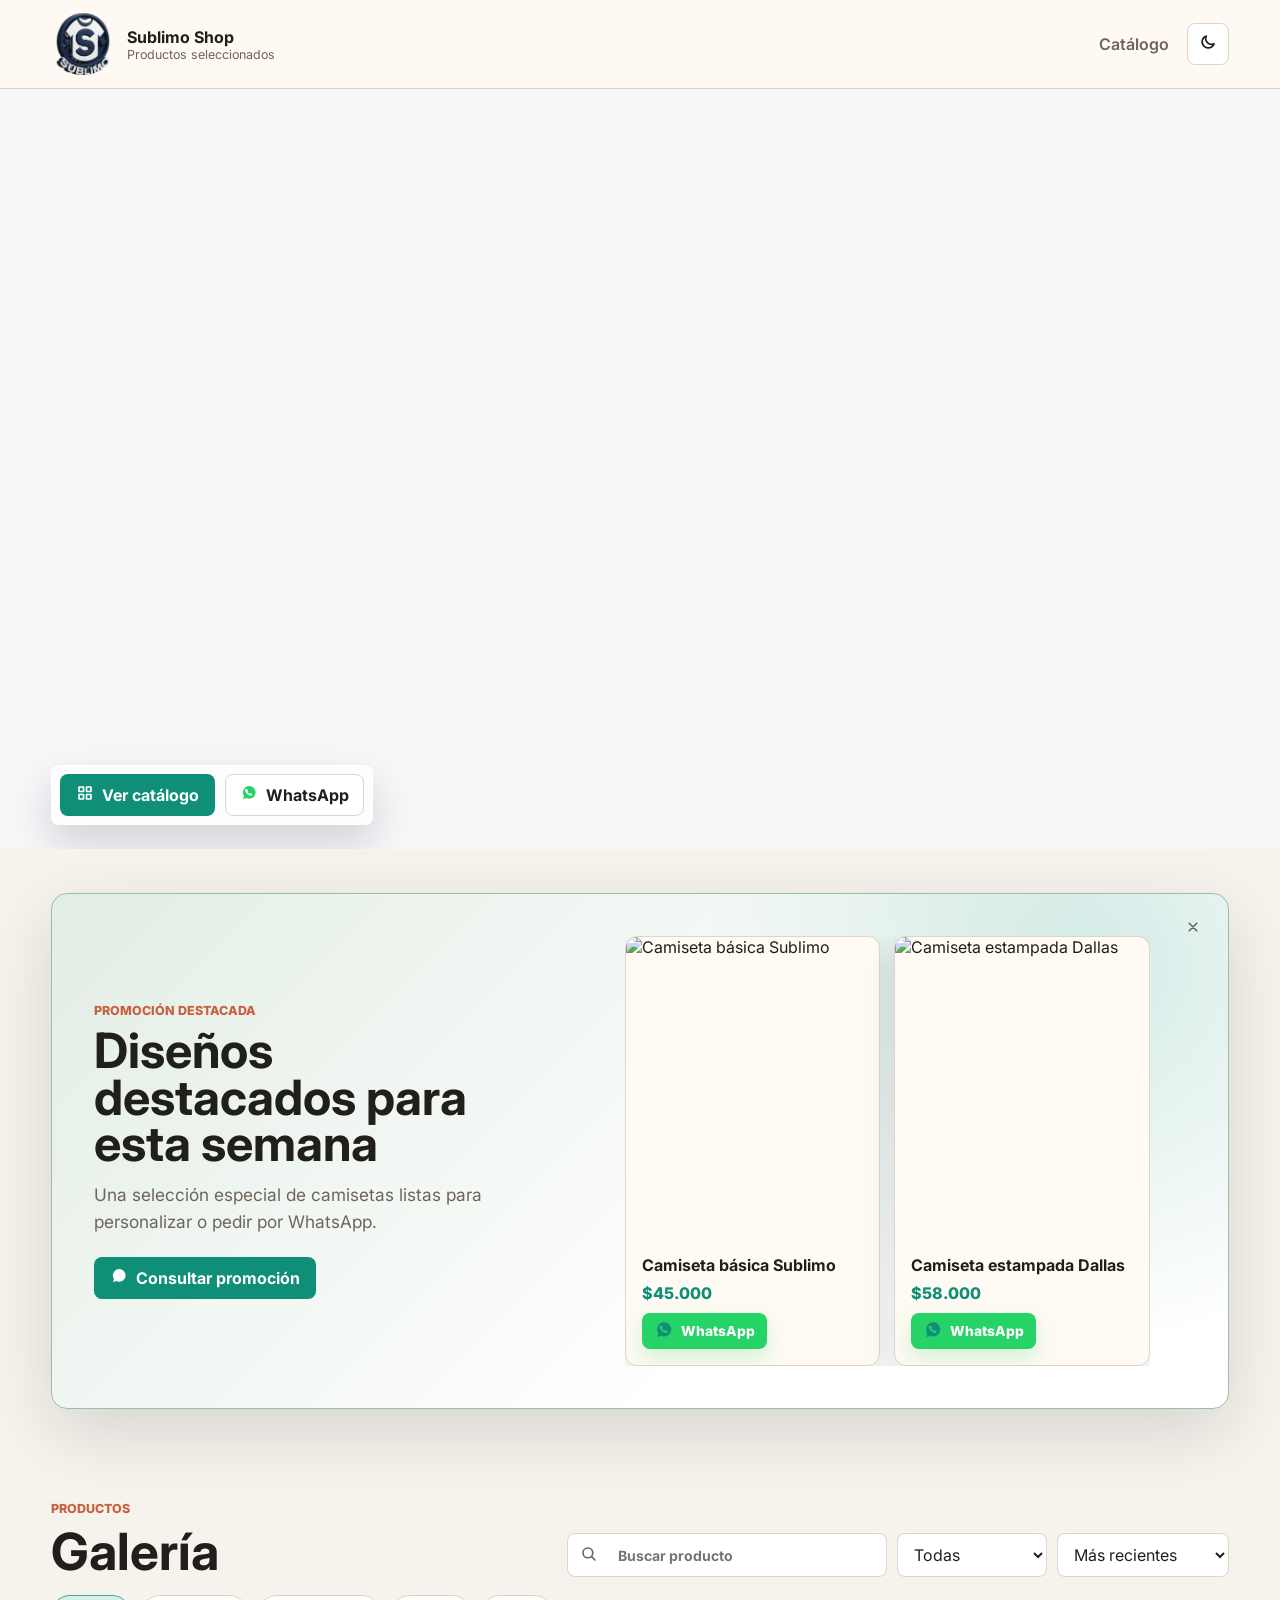
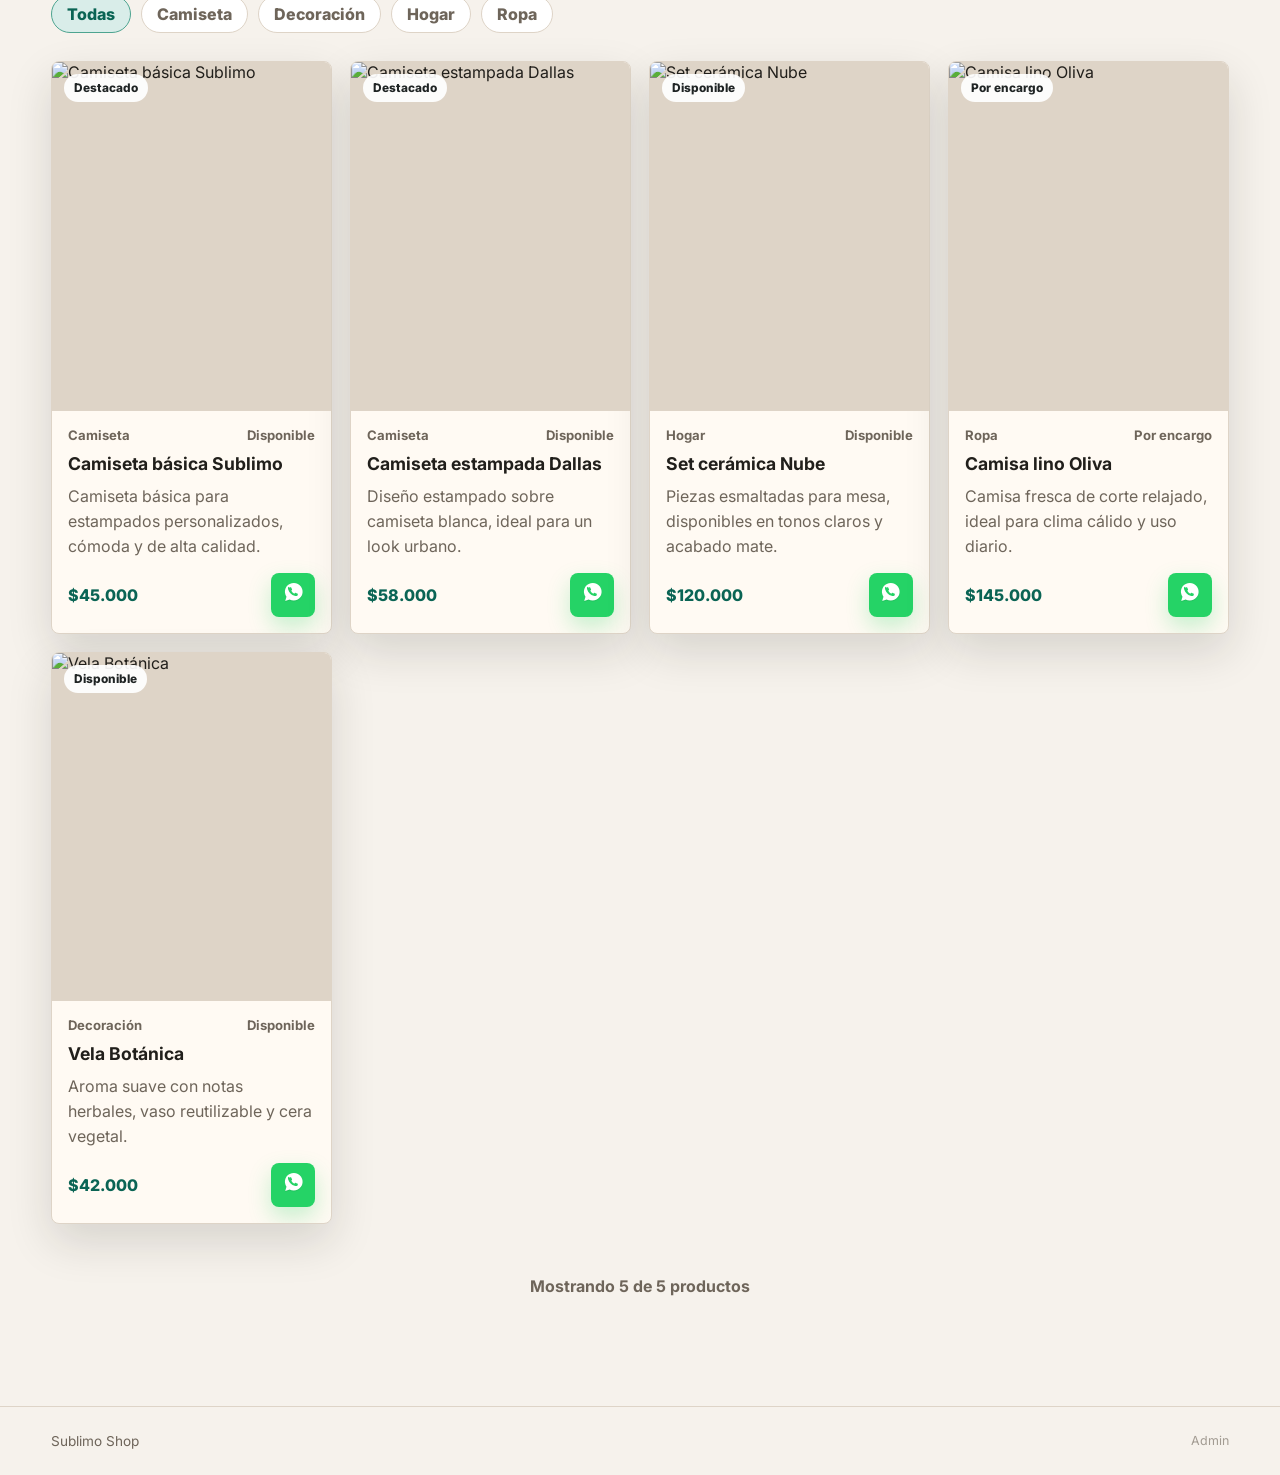
==== index.html @ e7fd159b "Add files via upload" ====
﻿<!doctype html>
<html lang="es">
  <head>
    <meta charset="utf-8" />
    <meta name="viewport" content="width=device-width, initial-scale=1" />
    <title>Sublimo Shop</title>
    <link rel="preconnect" href="https://fonts.googleapis.com" />
    <link rel="preconnect" href="https://fonts.gstatic.com" crossorigin />
    <link href="https://fonts.googleapis.com/css2?family=Inter:wght@400;500;600;700;800&display=swap" rel="stylesheet" />
    <link rel="stylesheet" href="styles.css" />
  </head>
  <body>
    <header class="topbar">
      <a class="brand" href="#inicio" aria-label="Ir al inicio">
        <span class="brand-mark">
          <img src="./sublimo-logo.png" alt="" />
        </span>
        <span>
          <strong id="storeNameLabel">Sublimo Shop</strong>
          <small id="storeTaglineLabel">Productos seleccionados</small>
        </span>
      </a>

      <nav class="desktop-nav" aria-label="Navegacion principal">
        <a href="#catalogo">Cat&aacute;logo</a>
      </nav>

      <div class="top-actions">
        <button class="icon-button" id="themeToggle" type="button" aria-label="Cambiar tema" title="Cambiar tema">
          <span data-icon="moon"></span>
        </button>
      </div>
    </header>

    <main>
      <section class="hero hero-banner" id="inicio" aria-label="Portada">
        <div class="hero-media">
          <picture>
            <source media="(max-width: 720px)" srcset="./hero-sublimo-mobile.png" />
            <img src="./hero-sublimo.png" alt="Banner de Sublimo con camisetas personalizadas" />
          </picture>
        </div>
        <div class="hero-content">
          <p class="eyebrow">Cat&aacute;logo visual</p>
          <h1 id="heroTitle">Sublimo Shop</h1>
          <p id="heroCopy">Explora productos, revisa detalles y consulta disponibilidad por WhatsApp.</p>
          <div class="hero-actions">
            <a class="primary-link" href="#catalogo">
              <span data-icon="grid"></span>
              Ver cat&aacute;logo
            </a>
            <button class="secondary-link" id="heroWhatsapp" type="button">
              <span data-icon="message-circle"></span>
              WhatsApp
            </button>
          </div>
        </div>
      </section>

      <section class="promo-banner" id="promoBanner" aria-label="Promoci&oacute;n destacada" hidden>
        <button class="promo-close" id="promoClose" type="button" aria-label="Cerrar promoci&oacute;n" title="Cerrar">
          <span data-icon="x"></span>
        </button>
        <div class="promo-copy">
          <p class="eyebrow">Promoci&oacute;n destacada</p>
          <h2>Dise&ntilde;os destacados para esta semana</h2>
          <p>Una selecci&oacute;n especial de camisetas listas para personalizar o pedir por WhatsApp.</p>
          <a class="primary-link" id="promoWhatsapp" href="#" target="_blank" rel="noopener">
            <span data-icon="message-circle"></span>
            Consultar promoci&oacute;n
          </a>
        </div>
        <div class="promo-carousel" aria-label="Productos destacados">
          <button class="carousel-button carousel-prev" id="promoPrev" type="button" aria-label="Ver destacados anteriores">
            <span data-icon="chevron-left"></span>
          </button>
          <div class="promo-products" id="promoProducts"></div>
          <button class="carousel-button carousel-next" id="promoNext" type="button" aria-label="Ver m&aacute;s destacados">
            <span data-icon="chevron-right"></span>
          </button>
        </div>
      </section>

      <section class="catalog-section" id="catalogo">
        <div class="section-heading">
          <div>
            <p class="eyebrow">Productos</p>
            <h2>Galer&iacute;a</h2>
          </div>
          <div class="catalog-tools">
            <label class="search-box">
              <span data-icon="search"></span>
              <input id="searchInput" type="search" placeholder="Buscar producto" autocomplete="off" />
            </label>
            <select id="categoryFilter" aria-label="Filtrar por categor&iacute;a">
              <option value="all">Todas</option>
            </select>
            <select id="sortFilter" aria-label="Ordenar productos">
              <option value="recent">M&aacute;s recientes</option>
              <option value="featured">Destacados</option>
              <option value="price-asc">Menor precio</option>
              <option value="price-desc">Mayor precio</option>
              <option value="name">Nombre A-Z</option>
            </select>
          </div>
        </div>

        <div class="category-chips" id="categoryChips" aria-label="Categor&iacute;as r&aacute;pidas"></div>
        <div class="product-grid" id="productGrid" aria-live="polite"></div>
        <p class="empty-state" id="emptyState" hidden>No hay productos para mostrar.</p>
        <div class="load-more-row">
          <p id="resultCount" aria-live="polite"></p>
          <button class="primary-button load-more-button" id="loadMoreButton" type="button" hidden>
            Ver m&aacute;s productos
          </button>
        </div>
      </section>

    </main>

    <footer class="site-footer">
      <span id="footerStoreName">Sublimo Shop</span>
      <a class="admin-footer-link" href="admin.html">Admin</a>
    </footer>

    <div class="quick-view" id="quickView" hidden>
      <div class="quick-view-backdrop" data-close-quick-view></div>
      <section class="quick-view-panel" role="dialog" aria-modal="true" aria-labelledby="quickViewTitle">
        <button class="quick-view-close" type="button" aria-label="Cerrar vista r&aacute;pida" data-close-quick-view>
          <span data-icon="x"></span>
        </button>
        <div class="quick-view-media">
          <img id="quickViewImage" src="" alt="" />
        </div>
        <div class="quick-view-content">
          <div class="quick-view-meta">
            <span id="quickViewCategory"></span>
            <span id="quickViewStatus"></span>
          </div>
          <h2 id="quickViewTitle"></h2>
          <p id="quickViewDescription"></p>
          <strong id="quickViewPrice"></strong>
          <a class="primary-link quick-view-whatsapp" id="quickViewWhatsapp" href="#" target="_blank" rel="noopener">
            <span data-icon="message-circle"></span>
            Consultar por WhatsApp
          </a>
        </div>
      </section>
    </div>

    <div class="toast" id="toast" role="status" aria-live="polite"></div>

    <script src="https://unpkg.com/@supabase/supabase-js@2"></script>
    <script src="supabase-config.js"></script>
    <script src="app-public.js"></script>
  </body>
</html>
---- styles.css ----
:root {
  color-scheme: light;
  --bg: #f6f2ec;
  --panel: #fffaf3;
  --panel-strong: #ffffff;
  --text: #211f1b;
  --muted: #6e655a;
  --line: #ded4c7;
  --accent: #0f8f78;
  --accent-dark: #0a6454;
  --terracotta: #c85f3d;
  --ink: #182225;
  --shadow: 0 18px 45px rgba(31, 28, 24, 0.14);
  --radius: 8px;
}

:root.dark {
  color-scheme: dark;
  --bg: #121517;
  --panel: #1a1f21;
  --panel-strong: #22282a;
  --text: #f4efe7;
  --muted: #b8afa3;
  --line: #343b3d;
  --accent: #24bea1;
  --accent-dark: #79e4d1;
  --terracotta: #f08a62;
  --ink: #f4efe7;
  --shadow: 0 18px 45px rgba(0, 0, 0, 0.32);
}

* {
  box-sizing: border-box;
}

[hidden] {
  display: none !important;
}

html {
  scroll-behavior: smooth;
}

body {
  margin: 0;
  background: var(--bg);
  color: var(--text);
  font-family: Inter, system-ui, -apple-system, BlinkMacSystemFont, "Segoe UI", sans-serif;
}

button,
input,
select,
textarea {
  font: inherit;
}

button,
a {
  -webkit-tap-highlight-color: transparent;
}

a {
  color: inherit;
  text-decoration: none;
}

img {
  display: block;
  max-width: 100%;
}

.topbar {
  position: sticky;
  top: 0;
  z-index: 20;
  display: flex;
  align-items: center;
  justify-content: flex-start;
  gap: 18px;
  min-height: 76px;
  padding: 12px clamp(18px, 4vw, 54px);
  background: color-mix(in srgb, var(--panel) 88%, transparent);
  border-bottom: 1px solid var(--line);
  backdrop-filter: blur(18px);
}

.brand {
  display: inline-flex;
  align-items: center;
  gap: 12px;
  min-width: 0;
}

.brand-mark {
  display: grid;
  width: 64px;
  height: 64px;
  flex: 0 0 auto;
  place-items: center;
  border-radius: 0;
  overflow: hidden;
  background: transparent;
  color: var(--ink);
  font-weight: 800;
  border: 0;
}

.brand-mark img {
  width: 62px;
  height: 62px;
  object-fit: contain;
}

.brand strong,
.brand small {
  display: block;
  overflow: hidden;
  text-overflow: ellipsis;
  white-space: nowrap;
}

.brand small {
  max-width: 32ch;
  color: var(--muted);
  font-size: 0.78rem;
}

.desktop-nav {
  display: flex;
  gap: 22px;
  margin-left: auto;
  color: var(--muted);
  font-weight: 600;
}

.desktop-nav a:hover {
  color: var(--accent-dark);
}

.top-actions,
.hero-actions,
.catalog-tools,
.form-title-row {
  display: flex;
  align-items: center;
  gap: 10px;
}

.catalog-tools {
  flex-wrap: wrap;
  justify-content: flex-end;
}

.catalog-tools select {
  min-width: 150px;
}

.catalog-tools #sortFilter {
  min-width: 172px;
}

.icon-button,
.admin-button,
.primary-button,
.secondary-link,
.primary-link,
.ghost-button,
.danger-button {
  display: inline-flex;
  align-items: center;
  justify-content: center;
  gap: 8px;
  min-height: 42px;
  border: 0;
  border-radius: var(--radius);
  cursor: pointer;
  font-weight: 700;
}

.icon-button {
  width: 42px;
  padding: 0;
  background: var(--panel-strong);
  color: var(--text);
  border: 1px solid var(--line);
}

.admin-button,
.secondary-link,
.ghost-button {
  padding: 0 14px;
  background: var(--panel-strong);
  color: var(--text);
  border: 1px solid var(--line);
}

.primary-button,
.primary-link {
  padding: 0 16px;
  background: var(--accent);
  color: white;
}

.danger-button {
  width: 100%;
  padding: 0 14px;
  background: color-mix(in srgb, var(--terracotta) 14%, transparent);
  color: var(--terracotta);
  border: 1px solid color-mix(in srgb, var(--terracotta) 36%, transparent);
}

.icon-button:disabled,
.danger-button:disabled,
.primary-button:disabled,
.ghost-button:disabled {
  cursor: not-allowed;
  opacity: 0.48;
}

.admin-summary .danger-button {
  width: auto;
  min-width: 150px;
}

.hero {
  position: relative;
  min-height: calc(100vh - 76px);
  display: grid;
  align-items: end;
  overflow: hidden;
  isolation: isolate;
}

.hero::after {
  position: absolute;
  inset: 0;
  z-index: -1;
  content: "";
  background: linear-gradient(90deg, rgba(0, 0, 0, 0.68), rgba(0, 0, 0, 0.18) 58%, rgba(0, 0, 0, 0.02));
}

.hero-media {
  position: absolute;
  inset: 0;
  z-index: -2;
}

.hero-media picture {
  display: block;
  width: 100%;
  height: 100%;
}

.hero-media img {
  width: 100%;
  height: 100%;
  object-fit: cover;
}

.hero-banner {
  min-height: min(760px, calc(100vh - 76px));
  background: #f5f7f9;
}

.hero-banner::after {
  display: none;
}

.hero-banner .hero-media img {
  object-position: center;
}

.hero-banner .hero-content {
  width: auto;
  justify-self: start;
  align-self: end;
  padding: 0 clamp(18px, 4vw, 54px) 24px;
  color: var(--text);
}

.hero-banner .eyebrow,
.hero-banner h1,
.hero-banner .hero-content p {
  display: none;
}

.hero-banner .hero-actions {
  width: max-content;
  max-width: calc(100vw - 36px);
  padding: 8px;
  border: 1px solid rgba(255, 255, 255, 0.65);
  border-radius: var(--radius);
  background: rgba(255, 255, 255, 0.74);
  box-shadow: 0 18px 40px rgba(18, 21, 23, 0.16);
  backdrop-filter: blur(12px);
}

.hero-content {
  width: min(720px, calc(100% - 36px));
  padding: 0 0 clamp(70px, 12vh, 120px) clamp(18px, 6vw, 72px);
  color: white;
}

.eyebrow {
  margin: 0 0 10px;
  color: var(--terracotta);
  font-size: 0.78rem;
  font-weight: 800;
  letter-spacing: 0;
  text-transform: uppercase;
}

.hero .eyebrow {
  color: #ffd3be;
}

h1,
h2,
h3,
p {
  overflow-wrap: anywhere;
}

h1 {
  margin: 0;
  font-size: clamp(2.55rem, 7vw, 5.8rem);
  line-height: 0.98;
  letter-spacing: 0;
}

.hero-content p:not(.eyebrow) {
  max-width: 52ch;
  margin: 18px 0 28px;
  color: rgba(255, 255, 255, 0.9);
  font-size: clamp(1rem, 2vw, 1.2rem);
  line-height: 1.55;
}

.catalog-section,
.admin-section {
  padding: clamp(54px, 8vw, 92px) clamp(18px, 4vw, 54px);
}

.promo-banner {
  position: relative;
  display: grid;
  grid-template-columns: minmax(280px, 0.86fr) minmax(320px, 1.14fr);
  gap: clamp(18px, 4vw, 44px);
  align-items: center;
  margin: clamp(22px, 4vw, 44px) clamp(18px, 4vw, 54px) 0;
  padding: clamp(24px, 4vw, 42px);
  border: 1px solid color-mix(in srgb, var(--accent) 34%, var(--line));
  border-radius: calc(var(--radius) + 8px);
  background:
    radial-gradient(circle at 88% 14%, color-mix(in srgb, var(--accent) 18%, transparent), transparent 34%),
    linear-gradient(135deg, color-mix(in srgb, var(--accent) 12%, var(--panel)), var(--panel-strong) 66%),
    var(--panel);
  box-shadow: 0 22px 70px rgba(0, 0, 0, 0.13);
}

.promo-banner[hidden] {
  display: none;
}

.promo-close {
  position: absolute;
  top: 18px;
  right: 18px;
  display: inline-flex;
  align-items: center;
  justify-content: center;
  width: 34px;
  height: 34px;
  border: 0;
  border-radius: 10px;
  background: transparent;
  color: var(--muted);
  cursor: pointer;
  transition: background 0.2s ease, color 0.2s ease;
}

.promo-close:hover {
  background: color-mix(in srgb, var(--text) 8%, transparent);
  color: var(--text);
}

.promo-close svg {
  width: 18px;
  height: 18px;
}

.promo-copy {
  max-width: 560px;
  padding-right: 18px;
}

.promo-copy h2 {
  margin-bottom: 14px;
  max-width: 12ch;
  font-size: clamp(2rem, 3.8vw, 4rem);
  line-height: 0.96;
}

.promo-copy p:not(.eyebrow) {
  margin: 0 0 22px;
  color: var(--muted);
  font-size: 1.08rem;
  line-height: 1.55;
}

.promo-carousel {
  position: relative;
  min-width: 0;
  padding: 0 36px;
}

.promo-products {
  display: grid;
  grid-auto-flow: column;
  grid-auto-columns: minmax(180px, 1fr);
  grid-template-columns: none;
  gap: 14px;
  overflow-x: auto;
  overscroll-behavior-inline: contain;
  scroll-behavior: smooth;
  scroll-snap-type: inline mandatory;
  scrollbar-width: none;
}

.promo-products::-webkit-scrollbar {
  display: none;
}

.promo-banner.is-single .promo-products {
  display: flex;
  justify-content: center;
}

.promo-banner.is-single .promo-carousel {
  padding: 0 22px;
}

.promo-banner.has-carousel .promo-products {
  grid-auto-columns: minmax(178px, 32%);
}

.carousel-button {
  position: absolute;
  top: 50%;
  z-index: 2;
  display: inline-flex;
  align-items: center;
  justify-content: center;
  width: 44px;
  height: 44px;
  border: 1px solid var(--line);
  border-radius: 50%;
  background: color-mix(in srgb, var(--panel) 96%, white);
  color: var(--accent-dark);
  box-shadow: 0 14px 34px rgba(0, 0, 0, 0.16);
  cursor: pointer;
  transform: translateY(-50%);
}

.carousel-button[hidden] {
  display: none;
}

.carousel-button svg {
  width: 22px;
  height: 22px;
}

.carousel-prev {
  left: 0;
}

.carousel-next {
  right: 0;
}

.promo-product {
  overflow: hidden;
  min-width: 0;
  border: 1px solid var(--line);
  border-radius: calc(var(--radius) + 4px);
  background: var(--panel);
  box-shadow: 0 14px 34px rgba(0, 0, 0, 0.11);
  scroll-snap-align: start;
}

.promo-banner.is-single .promo-product {
  width: min(360px, 100%);
}

.promo-product img {
  display: block;
  width: 100%;
  aspect-ratio: 5 / 6;
  object-fit: cover;
}

.promo-product div {
  display: grid;
  gap: 8px;
  padding: 14px 16px 16px;
}

.promo-product strong,
.promo-product span {
  display: block;
}

.promo-product strong {
  color: var(--text);
  font-size: 1rem;
  line-height: 1.25;
}

.promo-product span {
  color: var(--accent);
  font-weight: 800;
}

.promo-whatsapp-button {
  display: inline-flex;
  align-items: center;
  justify-content: center;
  gap: 7px;
  width: max-content;
  min-height: 36px;
  margin-top: 2px;
  padding: 0 12px;
  border-radius: var(--radius);
  background: #25d366;
  color: #fff;
  font-size: 0.86rem;
  font-weight: 800;
  --wa-mark: #25d366;
  box-shadow: 0 10px 22px rgba(37, 211, 102, 0.2);
}

.promo-whatsapp-button svg {
  width: 20px;
  height: 20px;
}

.admin-page .admin-section {
  min-height: calc(100vh - 76px);
}

.section-heading {
  display: flex;
  align-items: end;
  justify-content: space-between;
  gap: 18px;
  margin-bottom: 26px;
}

h2 {
  margin: 0;
  font-size: clamp(2rem, 4vw, 3.2rem);
  line-height: 1;
  letter-spacing: 0;
}

.search-box {
  display: flex;
  align-items: center;
  gap: 8px;
  min-width: min(320px, 52vw);
  min-height: 44px;
  padding: 0 12px;
  border: 1px solid var(--line);
  border-radius: var(--radius);
  background: var(--panel-strong);
}

.search-box input {
  width: 100%;
  border: 0;
  outline: 0;
  background: transparent;
  color: var(--text);
}

select,
input,
textarea {
  border: 1px solid var(--line);
  border-radius: var(--radius);
  background: var(--panel-strong);
  color: var(--text);
}

select {
  min-height: 44px;
  padding: 0 12px;
}

.category-chips {
  display: flex;
  gap: 10px;
  margin: -8px 0 24px;
  overflow-x: auto;
  padding-bottom: 4px;
  scrollbar-width: none;
}

.category-chips::-webkit-scrollbar {
  display: none;
}

.category-chip {
  flex: 0 0 auto;
  min-height: 38px;
  padding: 0 15px;
  border: 1px solid var(--line);
  border-radius: 999px;
  background: var(--panel-strong);
  color: var(--muted);
  cursor: pointer;
  font-weight: 800;
  transition: background 0.2s ease, border-color 0.2s ease, color 0.2s ease;
}

.category-chip:hover,
.category-chip[aria-pressed="true"] {
  border-color: color-mix(in srgb, var(--accent) 70%, var(--line));
  background: color-mix(in srgb, var(--accent) 16%, var(--panel-strong));
  color: var(--accent-dark);
}

.product-grid {
  display: grid;
  grid-template-columns: repeat(auto-fit, minmax(245px, 1fr));
  gap: 18px;
}

.product-card {
  overflow: hidden;
  border: 1px solid var(--line);
  border-radius: var(--radius);
  background: var(--panel);
  box-shadow: var(--shadow);
  cursor: pointer;
  transition: border-color 0.2s ease, transform 0.2s ease;
}

.product-card:hover,
.product-card:focus-visible {
  border-color: color-mix(in srgb, var(--accent) 56%, var(--line));
  outline: 0;
  transform: translateY(-2px);
}

.product-image {
  position: relative;
  aspect-ratio: 4 / 5;
  background: var(--line);
}

.product-image img {
  width: 100%;
  height: 100%;
  object-fit: cover;
}

.badge {
  position: absolute;
  left: 12px;
  top: 12px;
  padding: 7px 10px;
  border-radius: 999px;
  background: rgba(255, 255, 255, 0.92);
  color: #1f2424;
  font-size: 0.74rem;
  font-weight: 800;
}

.product-body {
  padding: 16px;
}

.product-meta {
  display: flex;
  align-items: center;
  justify-content: space-between;
  gap: 12px;
  margin-bottom: 10px;
  color: var(--muted);
  font-size: 0.82rem;
  font-weight: 700;
}

.product-body h3 {
  margin: 0;
  font-size: 1.1rem;
}

.product-body p {
  min-height: 3.1em;
  margin: 10px 0 14px;
  color: var(--muted);
  line-height: 1.55;
}

.product-footer {
  display: flex;
  align-items: center;
  justify-content: space-between;
  gap: 12px;
}

.price {
  font-weight: 800;
  color: var(--accent-dark);
}

.whatsapp-button {
  display: inline-flex;
  align-items: center;
  justify-content: center;
  min-width: 44px;
  height: 44px;
  border-radius: var(--radius);
  background: #25d366;
  color: #fff;
  --wa-mark: #25d366;
  box-shadow: 0 10px 22px rgba(37, 211, 102, 0.26);
}

.whatsapp-button svg {
  width: 25px;
  height: 25px;
  filter: drop-shadow(0 1px 0 rgba(0, 0, 0, 0.08));
}

.secondary-link [data-icon="message-circle"] {
  color: #25d366;
  --wa-mark: #fff;
}

.empty-state {
  margin: 28px 0 0;
  color: var(--muted);
}

.quick-view-open {
  overflow: hidden;
}

.quick-view {
  position: fixed;
  inset: 0;
  z-index: 50;
  display: grid;
  place-items: center;
  padding: 24px;
}

.quick-view[hidden] {
  display: none;
}

.quick-view-backdrop {
  position: absolute;
  inset: 0;
  background: rgba(0, 0, 0, 0.58);
  backdrop-filter: blur(8px);
}

.quick-view-panel {
  position: relative;
  z-index: 1;
  display: grid;
  grid-template-columns: minmax(280px, 0.95fr) minmax(280px, 1.05fr);
  width: min(980px, 100%);
  max-height: min(720px, calc(100vh - 48px));
  overflow: hidden;
  border: 1px solid var(--line);
  border-radius: calc(var(--radius) + 8px);
  background: var(--panel);
  box-shadow: 0 24px 86px rgba(0, 0, 0, 0.35);
}

.quick-view-close {
  position: absolute;
  top: 14px;
  right: 14px;
  z-index: 2;
  display: inline-flex;
  align-items: center;
  justify-content: center;
  width: 38px;
  height: 38px;
  border: 0;
  border-radius: 10px;
  background: color-mix(in srgb, var(--panel) 84%, transparent);
  color: var(--text);
  cursor: pointer;
}

.quick-view-close svg {
  width: 19px;
  height: 19px;
}

.quick-view-media {
  min-height: 420px;
  background: var(--line);
}

.quick-view-media img {
  display: block;
  width: 100%;
  height: 100%;
  min-height: 420px;
  object-fit: cover;
}

.quick-view-content {
  display: flex;
  flex-direction: column;
  justify-content: center;
  gap: 18px;
  padding: clamp(24px, 4vw, 46px);
}

.quick-view-meta {
  display: flex;
  flex-wrap: wrap;
  gap: 8px;
}

.quick-view-meta span {
  padding: 7px 10px;
  border: 1px solid var(--line);
  border-radius: 999px;
  color: var(--muted);
  font-size: 0.78rem;
  font-weight: 800;
}

.quick-view-content h2 {
  font-size: clamp(2rem, 4vw, 3.5rem);
}

.quick-view-content p {
  margin: 0;
  color: var(--muted);
  font-size: 1.05rem;
  line-height: 1.65;
}

.quick-view-content strong {
  color: var(--accent-dark);
  font-size: clamp(1.8rem, 4vw, 2.8rem);
}

.quick-view-whatsapp {
  align-self: flex-start;
}

.load-more-row {
  display: flex;
  align-items: center;
  justify-content: center;
  gap: 18px;
  margin-top: 34px;
  min-height: 56px;
  text-align: center;
}

.load-more-row p {
  margin: 0;
  color: var(--muted);
  font-weight: 700;
}

.load-more-button {
  min-width: 190px;
}

.admin-section {
  background: color-mix(in srgb, var(--panel) 62%, transparent);
  border-top: 1px solid var(--line);
}

.admin-shell {
  display: grid;
  grid-template-columns: 1fr;
  gap: 20px;
  align-items: start;
  width: 100%;
}

.admin-summary,
.admin-panel,
.settings-form,
.product-form,
.admin-organizer,
.product-table-wrap,
.login-card {
  border: 1px solid var(--line);
  border-radius: var(--radius);
  background: var(--panel);
  box-shadow: var(--shadow);
}

.admin-summary,
.admin-panel {
  padding: 22px;
}

.admin-summary {
  display: grid;
  grid-template-columns: minmax(260px, 1fr) auto auto;
  align-items: center;
  gap: 18px;
}

.admin-title h2 {
  font-size: clamp(2rem, 4vw, 4.4rem);
  line-height: 0.98;
}

.admin-title h1 {
  margin: 0;
  font-size: clamp(2.4rem, 5vw, 5rem);
  line-height: 0.98;
  letter-spacing: 0;
}

.metric-row {
  display: grid;
  grid-template-columns: repeat(2, minmax(160px, 1fr));
  gap: 12px;
  min-width: min(360px, 100%);
  margin: 0;
}

.metric-row div {
  padding: 16px 18px;
  border: 1px solid var(--line);
  border-radius: var(--radius);
  background: var(--panel-strong);
}

.metric-row strong,
.metric-row span {
  display: block;
}

.metric-row strong {
  font-size: 2rem;
}

.metric-row span {
  color: var(--muted);
  font-size: 0.82rem;
}

.admin-panel {
  display: grid;
  min-height: 260px;
  place-items: center;
  text-align: center;
}

.auth-panel {
  gap: 12px;
}

.auth-panel label {
  width: min(360px, 100%);
  text-align: left;
}

.auth-panel .primary-button {
  min-width: 120px;
}

.panel-icon {
  display: grid;
  width: 56px;
  height: 56px;
  place-items: center;
  border-radius: var(--radius);
  background: color-mix(in srgb, var(--accent) 15%, transparent);
  color: var(--accent-dark);
}

.admin-workspace {
  display: grid;
  grid-template-columns: minmax(320px, 430px) minmax(520px, 1fr);
  gap: 20px;
  align-items: start;
}

.admin-left-column,
.admin-right-column {
  display: grid;
  gap: 20px;
  align-items: start;
}

.settings-form,
.product-form {
  padding: 22px;
}

.product-table-wrap {
  align-self: stretch;
}

.settings-form h3,
.product-form h3,
.settings-form h2,
.product-form h2,
.admin-panel h3,
.admin-panel h2,
.login-card h2 {
  margin: 0 0 16px;
}

.settings-form h2,
.product-form h2,
.admin-panel h2 {
  font-size: 1.35rem;
  line-height: 1.15;
}

.form-grid {
  display: grid;
  grid-template-columns: repeat(2, minmax(0, 1fr));
  gap: 16px;
  margin-bottom: 18px;
}

label {
  display: grid;
  gap: 7px;
  color: var(--muted);
  font-size: 0.88rem;
  font-weight: 700;
}

input,
textarea {
  width: 100%;
  padding: 11px 12px;
  outline: 0;
}

textarea {
  resize: vertical;
}

input:focus,
textarea:focus,
select:focus {
  border-color: var(--accent);
  box-shadow: 0 0 0 3px color-mix(in srgb, var(--accent) 18%, transparent);
}

.span-2 {
  grid-column: span 2;
}

.check-row {
  display: flex;
  align-items: center;
  gap: 10px;
}

.check-row input {
  width: 18px;
  height: 18px;
}

.helper-text,
.csv-summary {
  margin: 0 0 16px;
  color: var(--muted);
  line-height: 1.55;
}

.csv-actions {
  display: flex;
  flex-wrap: wrap;
  gap: 10px;
  margin-bottom: 14px;
}

.csv-file-trigger {
  min-height: 42px;
}

.csv-preview {
  overflow-x: auto;
  border: 1px solid var(--line);
  border-radius: var(--radius);
}

.csv-preview table {
  min-width: 620px;
}

.admin-organizer {
  display: grid;
  gap: 16px;
  padding: 20px;
}

.admin-organizer h2 {
  margin: 0;
  font-size: clamp(1.25rem, 2vw, 1.65rem);
}

.admin-filter-grid {
  display: grid;
  grid-template-columns: minmax(220px, 1.4fr) minmax(180px, 1fr) minmax(150px, 0.8fr);
  gap: 12px;
}

.admin-table-meta {
  display: flex;
  align-items: center;
  justify-content: space-between;
  gap: 12px;
  color: var(--muted);
  font-weight: 700;
}

.admin-pagination {
  display: flex;
  align-items: center;
  gap: 10px;
}

.admin-pagination .icon-button {
  width: 38px;
  min-height: 38px;
}

.bulk-actions {
  display: flex;
  flex-wrap: wrap;
  align-items: center;
  gap: 10px;
  margin: 0 0 12px;
}

.select-all-row {
  display: inline-flex;
  align-items: center;
  gap: 9px;
  min-height: 42px;
  padding: 0 12px;
  border: 1px solid var(--line);
  border-radius: var(--radius);
  background: var(--panel-strong);
  color: var(--text);
  font-size: 0.92rem;
}

.select-all-row input,
.row-checkbox {
  width: 18px;
  height: 18px;
  accent-color: var(--accent);
}

.compact-button {
  width: auto;
  min-width: 0;
}

.bulk-count {
  color: var(--muted);
  font-size: 0.9rem;
  font-weight: 700;
}

.product-table-wrap {
  overflow-x: auto;
  min-height: 100%;
}

table {
  width: 100%;
  border-collapse: collapse;
  min-width: 780px;
}

th,
td {
  padding: 14px;
  border-bottom: 1px solid var(--line);
  text-align: left;
}

th {
  color: var(--muted);
  font-size: 0.78rem;
  text-transform: uppercase;
}

td:last-child {
  width: 148px;
}

.select-column {
  width: 54px;
  text-align: center;
}

.empty-table-cell {
  padding: 28px 14px;
  text-align: center;
  color: var(--muted);
}

.row-actions {
  display: flex;
  gap: 8px;
}

.row-actions button {
  width: 38px;
  height: 38px;
}

.login-dialog {
  width: min(420px, calc(100% - 32px));
  padding: 0;
  border: 0;
  background: transparent;
}

.login-dialog::backdrop {
  background: rgba(0, 0, 0, 0.58);
  backdrop-filter: blur(8px);
}

.login-card {
  position: relative;
  display: grid;
  gap: 14px;
  padding: 26px;
}

.close-button {
  position: absolute;
  top: 12px;
  right: 12px;
}

.form-error {
  margin: 0;
  color: var(--terracotta);
  font-weight: 700;
}

.toast {
  position: fixed;
  right: 18px;
  bottom: 18px;
  z-index: 30;
  max-width: min(360px, calc(100% - 36px));
  padding: 13px 15px;
  border-radius: var(--radius);
  background: var(--ink);
  color: var(--bg);
  box-shadow: var(--shadow);
  opacity: 0;
  transform: translateY(10px);
  transition: opacity 0.2s ease, transform 0.2s ease;
  pointer-events: none;
}

.toast.is-visible {
  opacity: 1;
  transform: translateY(0);
}

.site-footer {
  display: flex;
  align-items: center;
  justify-content: space-between;
  gap: 18px;
  padding: 26px clamp(18px, 4vw, 54px);
  border-top: 1px solid var(--line);
  color: var(--muted);
  font-size: 0.85rem;
}

.admin-footer-link {
  color: color-mix(in srgb, var(--muted) 62%, transparent);
  font-size: 0.78rem;
}

.admin-footer-link:hover,
.admin-footer-link:focus-visible {
  color: var(--accent-dark);
}

svg {
  width: 18px;
  height: 18px;
  stroke-width: 2.2;
}

@media (max-width: 1180px) {
  .admin-summary {
    grid-template-columns: 1fr;
  }

  .admin-summary .danger-button {
    width: 100%;
  }

  .admin-workspace {
    grid-template-columns: 1fr;
  }

  .admin-left-column,
  .admin-right-column {
    grid-column: 1;
  }
}

@media (max-width: 820px) {
  .desktop-nav {
    display: none;
  }

  .admin-shell,
  .admin-summary,
  .admin-workspace,
  .admin-filter-grid,
  .form-grid {
    grid-template-columns: 1fr;
  }

  .admin-table-meta {
    align-items: flex-start;
    flex-direction: column;
  }

  .span-2 {
    grid-column: auto;
  }

  .section-heading,
  .catalog-tools {
    align-items: stretch;
    flex-direction: column;
  }

  .load-more-row {
    flex-direction: column;
    align-items: stretch;
  }

  .promo-banner {
    grid-template-columns: 1fr;
    margin-inline: 14px;
    padding: 24px 14px 18px;
    border-radius: 18px;
  }

  .promo-copy {
    max-width: none;
    padding-right: 34px;
  }

  .promo-copy h2 {
    max-width: none;
    font-size: clamp(2rem, 10vw, 3rem);
  }

  .promo-copy .primary-link {
    width: 100%;
  }

  .promo-carousel {
    margin-top: -4px;
    padding: 48px 0 0;
  }

  .promo-products {
    grid-auto-columns: minmax(176px, 72vw);
    grid-template-columns: none;
    overflow-x: auto;
    margin-inline: -4px;
    padding: 0 4px 4px;
  }

  .promo-banner.has-carousel .promo-products {
    grid-auto-columns: minmax(176px, 72vw);
  }

  .carousel-button {
    top: 0;
    bottom: auto;
    width: 38px;
    height: 38px;
    transform: none;
  }

  .carousel-prev {
    left: auto;
    right: 46px;
  }

  .carousel-next {
    right: 0;
  }

  .search-box {
    min-width: 0;
  }

  .quick-view-panel {
    grid-template-columns: 1fr;
    overflow-y: auto;
  }

  .quick-view-media,
  .quick-view-media img {
    min-height: 320px;
  }
}

@media (max-width: 560px) {
  .topbar {
    min-height: 68px;
    gap: 10px;
    padding: 10px 14px;
  }

  .catalog-section,
  .admin-section {
    padding-inline: 14px;
  }

  .admin-summary,
  .settings-form,
  .product-form,
  .admin-panel {
    padding: 18px;
  }

  .admin-title h1,
  .admin-title h2 {
    font-size: clamp(1.7rem, 9vw, 2.2rem);
  }

  .quick-view {
    padding: 12px;
  }

  .quick-view-content {
    padding: 22px;
  }

  .metric-row {
    grid-template-columns: repeat(2, minmax(0, 1fr));
    min-width: 0;
  }

  .metric-row div {
    padding: 14px;
  }

  .brand-mark {
    width: 54px;
    height: 54px;
  }

  .brand-mark img {
    width: 52px;
    height: 52px;
  }

  .brand small {
    font-size: 0;
  }

  .desktop-nav {
    display: flex;
    margin-left: auto;
    gap: 8px;
  }

  .desktop-nav a {
    display: none;
  }

  .top-actions {
    gap: 8px;
  }

  .theme-toggle {
    width: 44px;
    min-width: 44px;
  }

  .hero {
    min-height: calc(100vh - 68px);
  }

  .hero::after {
    background: linear-gradient(0deg, rgba(0, 0, 0, 0.78), rgba(0, 0, 0, 0.16));
  }

  .hero-content {
    width: 100%;
    padding: 0 18px 64px;
  }

  .hero-actions {
    align-items: stretch;
    flex-direction: column;
  }

  .primary-link,
  .secondary-link {
    width: 100%;
  }

  .hero-banner {
    display: block;
    min-height: 0;
    overflow: visible;
    background: var(--panel);
  }

  .hero-banner .hero-media {
    position: relative;
    inset: auto;
    z-index: 0;
    background: #f1f4f6;
  }

  .hero-banner .hero-media picture,
  .hero-banner .hero-media img {
    height: auto;
  }

  .hero-banner .hero-media img {
    width: 100%;
    object-fit: contain;
    object-position: center top;
  }

  .hero-banner .hero-content {
    position: relative;
    z-index: 1;
    width: 100%;
    padding: 12px 14px 16px;
    background:
      linear-gradient(180deg, color-mix(in srgb, var(--panel) 94%, transparent), var(--panel));
    color: var(--text);
  }

  .hero-banner .hero-actions {
    display: grid;
    grid-template-columns: 1fr 1fr;
    width: 100%;
    max-width: none;
    padding: 0;
    border: 0;
    border-radius: 0;
    background: transparent;
    box-shadow: none;
    backdrop-filter: none;
  }

  .hero-banner .primary-link,
  .hero-banner .secondary-link {
    min-height: 46px;
    padding-inline: 10px;
  }

  .section-heading {
    gap: 16px;
    margin-bottom: 18px;
  }

  .catalog-tools {
    display: grid;
    grid-template-columns: 1fr 1fr;
    gap: 10px;
    width: 100%;
  }

  .catalog-tools .search-box {
    grid-column: 1 / -1;
  }

  .catalog-tools select,
  .catalog-tools #sortFilter {
    min-width: 0;
    width: 100%;
  }

  .category-chips {
    margin-bottom: 18px;
  }

  .product-grid {
    grid-template-columns: 1fr;
    gap: 14px;
  }

  .product-card {
    border-radius: 14px;
  }

  .promo-banner {
    margin-top: 18px;
  }

  .promo-close {
    top: 12px;
    right: 12px;
    width: 32px;
    height: 32px;
  }

  .promo-product img {
    aspect-ratio: 4 / 5;
  }

  .promo-whatsapp-button {
    width: 100%;
  }
}
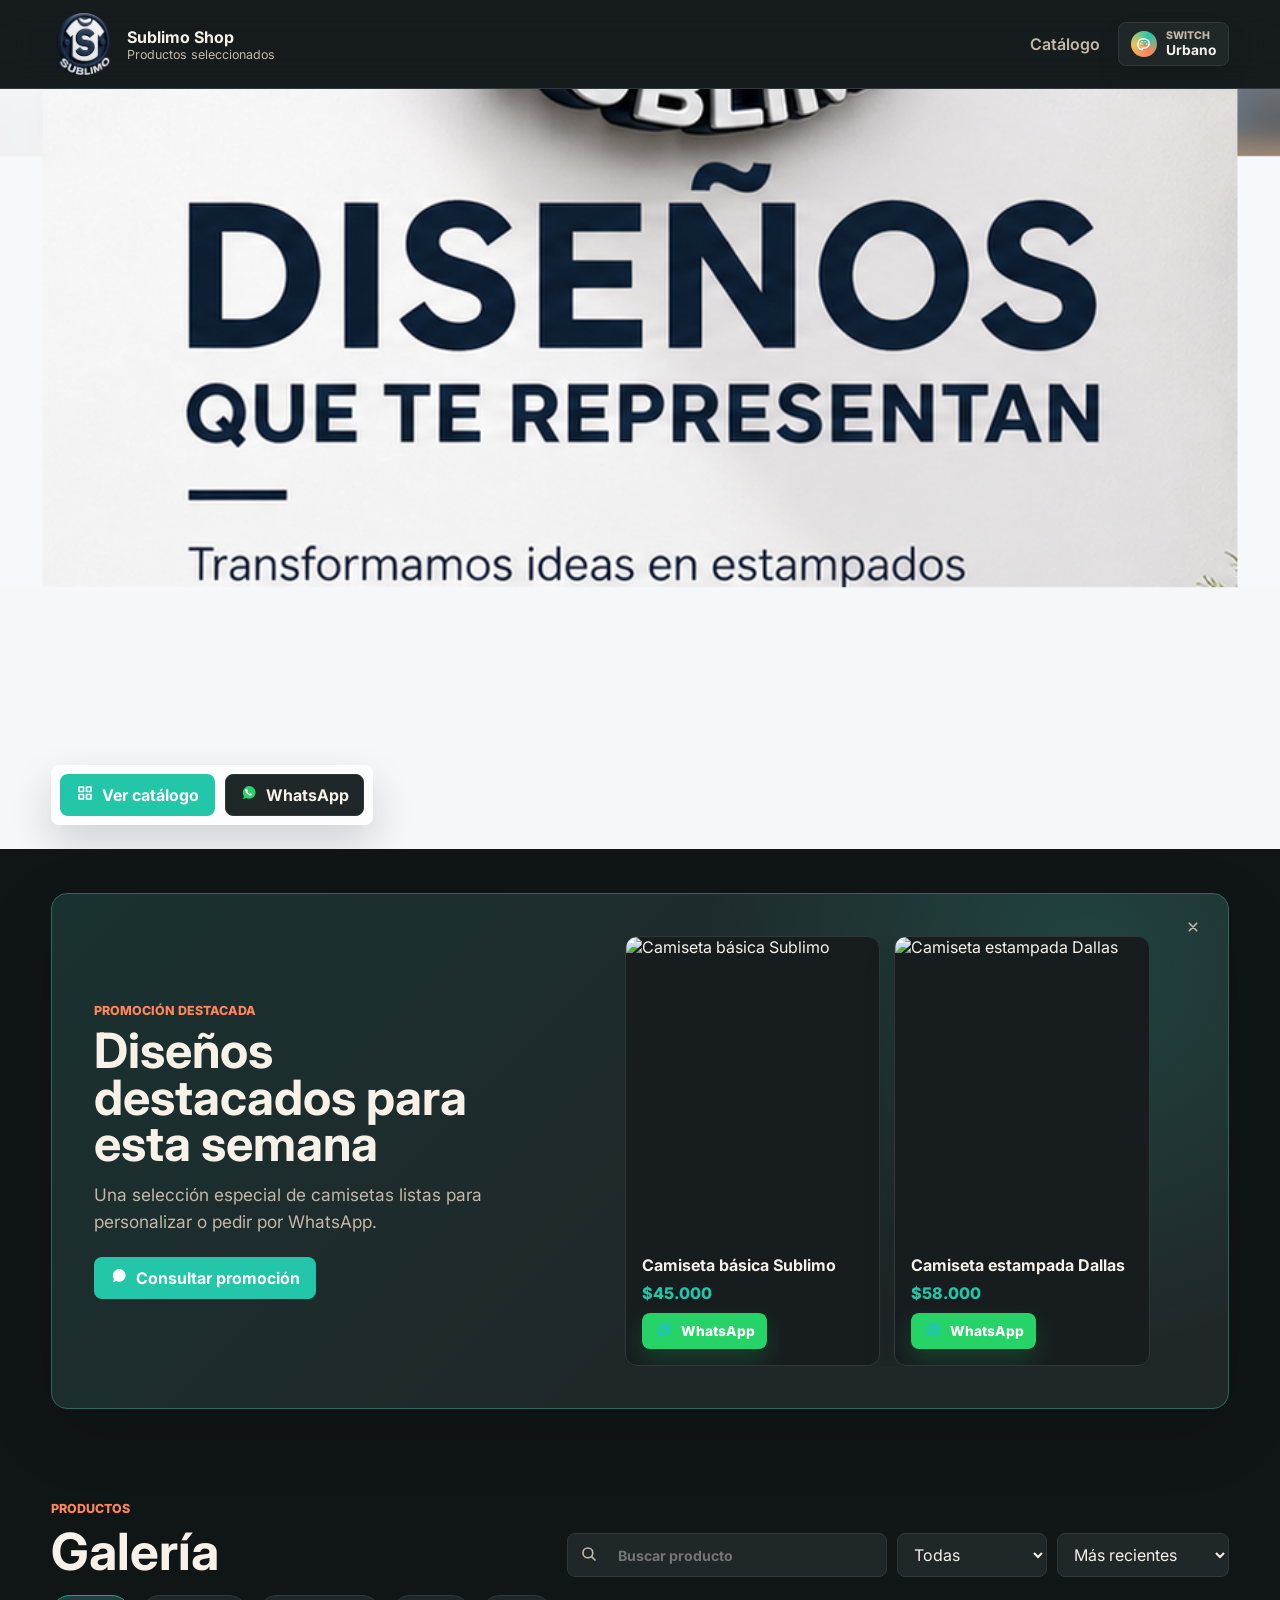
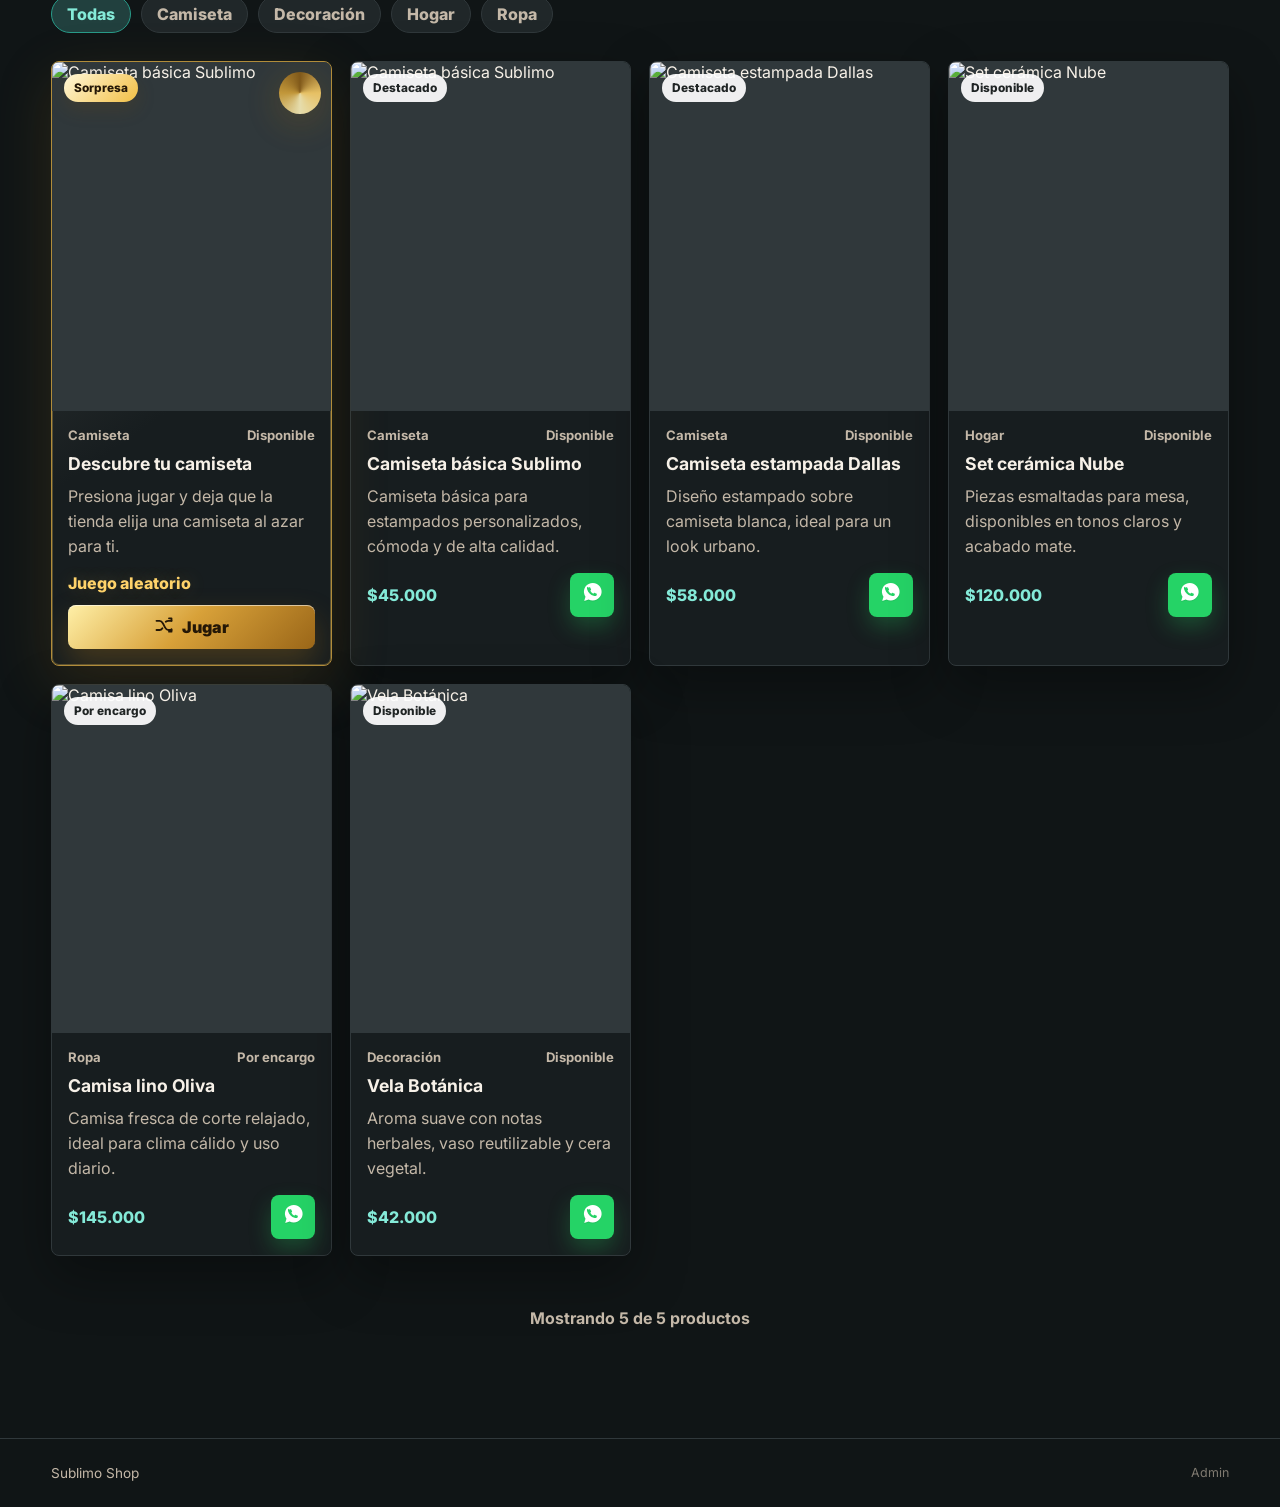
==== commit ee978d17: "Add files via upload" ====
--- a/index.html
+++ b/index.html
@@ -1,4 +1,4 @@
-﻿<!doctype html>
+<!doctype html>
 <html lang="es">
   <head>
     <meta charset="utf-8" />
@@ -26,8 +26,12 @@
       </nav>
 
       <div class="top-actions">
-        <button class="icon-button" id="themeToggle" type="button" aria-label="Cambiar tema" title="Cambiar tema">
-          <span data-icon="moon"></span>
+        <button class="style-switch" id="themeToggle" type="button" aria-label="Cambiar estilo visual" title="Switch de estilo">
+          <span data-icon="palette"></span>
+          <span>
+            <small>Switch</small>
+            <strong id="themeLabel">Urbano</strong>
+          </span>
         </button>
       </div>
     </header>
@@ -155,4 +159,3 @@
     <script src="app-public.js"></script>
   </body>
 </html>
-
--- a/styles.css
+++ b/styles.css
@@ -29,6 +29,51 @@
   --shadow: 0 18px 45px rgba(0, 0, 0, 0.32);
 }
 
+:root[data-style="urbano"] {
+  color-scheme: dark;
+  --bg: #101516;
+  --panel: #171d1f;
+  --panel-strong: #202729;
+  --text: #f7f1e8;
+  --muted: #c4b8a8;
+  --line: #30383b;
+  --accent: #24c6aa;
+  --accent-dark: #84ead8;
+  --terracotta: #ff865c;
+  --ink: #f7f1e8;
+  --shadow: 0 20px 54px rgba(0, 0, 0, 0.34);
+}
+
+:root[data-style="dulce"] {
+  color-scheme: light;
+  --bg: #fff5f7;
+  --panel: #fffafd;
+  --panel-strong: #ffffff;
+  --text: #2b2028;
+  --muted: #806b75;
+  --line: #ead4de;
+  --accent: #b7477a;
+  --accent-dark: #823052;
+  --terracotta: #d56d4d;
+  --ink: #2b2028;
+  --shadow: 0 18px 48px rgba(95, 47, 69, 0.14);
+}
+
+:root[data-style="minimal"] {
+  color-scheme: light;
+  --bg: #f4f5f4;
+  --panel: #ffffff;
+  --panel-strong: #fbfbfa;
+  --text: #171817;
+  --muted: #666b66;
+  --line: #d9ddd8;
+  --accent: #1d6f66;
+  --accent-dark: #134d48;
+  --terracotta: #99624b;
+  --ink: #171817;
+  --shadow: 0 16px 44px rgba(18, 22, 20, 0.11);
+}
+
 * {
   box-sizing: border-box;
 }
@@ -145,6 +190,56 @@
   display: flex;
   align-items: center;
   gap: 10px;
+}
+
+.style-switch {
+  display: inline-flex;
+  align-items: center;
+  gap: 9px;
+  min-height: 44px;
+  padding: 6px 12px;
+  border: 1px solid var(--line);
+  border-radius: var(--radius);
+  background: var(--panel-strong);
+  color: var(--text);
+  cursor: pointer;
+  box-shadow: 0 12px 26px rgba(0, 0, 0, 0.08);
+}
+
+.style-switch > [data-icon] {
+  display: grid;
+  width: 26px;
+  height: 26px;
+  place-items: center;
+  border-radius: 50%;
+  background:
+    conic-gradient(from 30deg, var(--accent), var(--terracotta), #e6c35c, var(--accent));
+  color: #fff;
+}
+
+.style-switch svg {
+  width: 17px;
+  height: 17px;
+  filter: drop-shadow(0 1px 0 rgba(0, 0, 0, 0.18));
+}
+
+.style-switch small,
+.style-switch strong {
+  display: block;
+  text-align: left;
+  line-height: 1.05;
+}
+
+.style-switch small {
+  color: var(--muted);
+  font-size: 0.66rem;
+  font-weight: 800;
+  text-transform: uppercase;
+}
+
+.style-switch strong {
+  margin-top: 2px;
+  font-size: 0.86rem;
 }
 
 .catalog-tools {
@@ -735,6 +830,170 @@
   width: 25px;
   height: 25px;
   filter: drop-shadow(0 1px 0 rgba(0, 0, 0, 0.08));
+}
+
+.roulette-card {
+  position: relative;
+  --prize-gold: #d6a43a;
+  --prize-gold-bright: #ffd36a;
+  --prize-gold-deep: #7a4f10;
+  --prize-ink: #241706;
+  border-color: color-mix(in srgb, var(--prize-gold) 78%, var(--line));
+  background:
+    radial-gradient(circle at 16% 8%, color-mix(in srgb, var(--prize-gold-bright) 34%, transparent), transparent 34%),
+    linear-gradient(145deg, color-mix(in srgb, #fff7df 18%, var(--panel)), var(--panel) 54%),
+    var(--panel);
+  box-shadow:
+    0 18px 58px rgba(168, 119, 27, 0.18),
+    inset 0 0 0 1px color-mix(in srgb, var(--prize-gold-bright) 28%, transparent);
+}
+
+.roulette-card::before {
+  position: absolute;
+  inset: 10px 10px auto auto;
+  z-index: 2;
+  width: 42px;
+  height: 42px;
+  border-radius: 50%;
+  background:
+    conic-gradient(from 0deg, #8b5d16, var(--prize-gold-bright), #fff4bd, var(--prize-gold), #8b5d16);
+  content: "";
+  opacity: 0.88;
+  filter: drop-shadow(0 8px 18px rgba(164, 108, 16, 0.35));
+  animation: rouletteSpin 4s linear infinite;
+}
+
+.roulette-card.is-spinning {
+  border-color: var(--prize-gold-bright);
+  box-shadow:
+    0 20px 70px rgba(214, 164, 58, 0.28),
+    0 0 0 1px color-mix(in srgb, var(--prize-gold-bright) 42%, transparent),
+    inset 0 0 0 1px color-mix(in srgb, var(--prize-gold-bright) 48%, transparent);
+}
+
+.roulette-card .badge {
+  background: linear-gradient(135deg, #fff7d8, #f2bf45);
+  color: var(--prize-ink);
+  box-shadow: 0 8px 18px rgba(109, 74, 17, 0.22);
+}
+
+.roulette-image img {
+  transition: filter 0.2s ease, transform 0.2s ease;
+}
+
+.roulette-card.is-spinning .roulette-image img {
+  filter: saturate(1.1) contrast(1.05);
+  transform: scale(1.02);
+}
+
+.roulette-orbit {
+  position: absolute;
+  inset: 0;
+  display: grid;
+  place-items: center;
+  pointer-events: none;
+}
+
+.roulette-orbit span {
+  position: absolute;
+  width: 7px;
+  height: 7px;
+  border-radius: 50%;
+  background: #fff;
+  box-shadow: 0 0 18px rgba(255, 255, 255, 0.8);
+  opacity: 0;
+}
+
+.roulette-card.is-spinning .roulette-orbit span {
+  opacity: 1;
+  animation: rouletteFloat 0.78s ease-in-out infinite alternate;
+}
+
+.roulette-orbit span:nth-child(1) {
+  transform: translate(-52px, -42px);
+}
+
+.roulette-orbit span:nth-child(2) {
+  animation-delay: 0.14s;
+  transform: translate(56px, -18px);
+}
+
+.roulette-orbit span:nth-child(3) {
+  animation-delay: 0.28s;
+  transform: translate(22px, 62px);
+}
+
+.roulette-footer {
+  align-items: stretch;
+  flex-direction: column;
+}
+
+.roulette-card .price {
+  color: var(--prize-gold-bright);
+  text-shadow: 0 0 18px rgba(255, 211, 106, 0.24);
+}
+
+.roulette-button {
+  display: inline-flex;
+  align-items: center;
+  justify-content: center;
+  gap: 8px;
+  min-height: 44px;
+  border: 0;
+  border-radius: var(--radius);
+  background: linear-gradient(135deg, #fff0a8, #d8a139 48%, #9a6618);
+  color: var(--prize-ink);
+  cursor: pointer;
+  font-weight: 900;
+  box-shadow:
+    0 14px 30px rgba(177, 119, 24, 0.3),
+    inset 0 1px 0 rgba(255, 255, 255, 0.55);
+}
+
+.roulette-button:disabled {
+  cursor: wait;
+  opacity: 0.92;
+}
+
+.roulette-button svg {
+  width: 20px;
+  height: 20px;
+}
+
+.roulette-result {
+  display: grid;
+  grid-template-columns: 1fr 48px;
+  gap: 10px;
+  margin-top: 12px;
+}
+
+.roulette-result[hidden] {
+  display: none;
+}
+
+.roulette-detail {
+  min-height: 44px;
+  padding-inline: 12px;
+  border-color: color-mix(in srgb, var(--prize-gold) 42%, var(--line));
+  background: color-mix(in srgb, var(--prize-gold) 8%, var(--panel-strong));
+}
+
+.roulette-whatsapp {
+  min-width: 48px;
+  height: 44px;
+}
+
+@keyframes rouletteSpin {
+  to {
+    transform: rotate(360deg);
+  }
+}
+
+@keyframes rouletteFloat {
+  to {
+    margin-top: -12px;
+    opacity: 0.55;
+  }
 }
 
 .secondary-link [data-icon="message-circle"] {
@@ -1504,9 +1763,13 @@
     gap: 8px;
   }
 
-  .theme-toggle {
-    width: 44px;
+  .style-switch {
     min-width: 44px;
+    padding: 8px;
+  }
+
+  .style-switch > span:last-child {
+    display: none;
   }
 
   .hero {
@@ -1543,18 +1806,36 @@
     position: relative;
     inset: auto;
     z-index: 0;
+    height: clamp(500px, 130vw, 550px);
+    overflow: hidden;
     background: #f1f4f6;
   }
 
-  .hero-banner .hero-media picture,
-  .hero-banner .hero-media img {
-    height: auto;
-  }
-
-  .hero-banner .hero-media img {
+  .hero-banner .hero-media::before,
+  .hero-banner .hero-media::after {
+    position: absolute;
+    left: 0;
     width: 100%;
-    object-fit: contain;
-    object-position: center top;
+    background-image: url("./hero-sublimo-mobile.png");
+    background-repeat: no-repeat;
+    background-size: 100% auto;
+    content: "";
+  }
+
+  .hero-banner .hero-media::before {
+    top: 0;
+    height: 59%;
+    background-position: center top;
+  }
+
+  .hero-banner .hero-media::after {
+    bottom: 0;
+    height: 42%;
+    background-position: center bottom;
+  }
+
+  .hero-banner .hero-media picture {
+    display: none;
   }
 
   .hero-banner .hero-content {
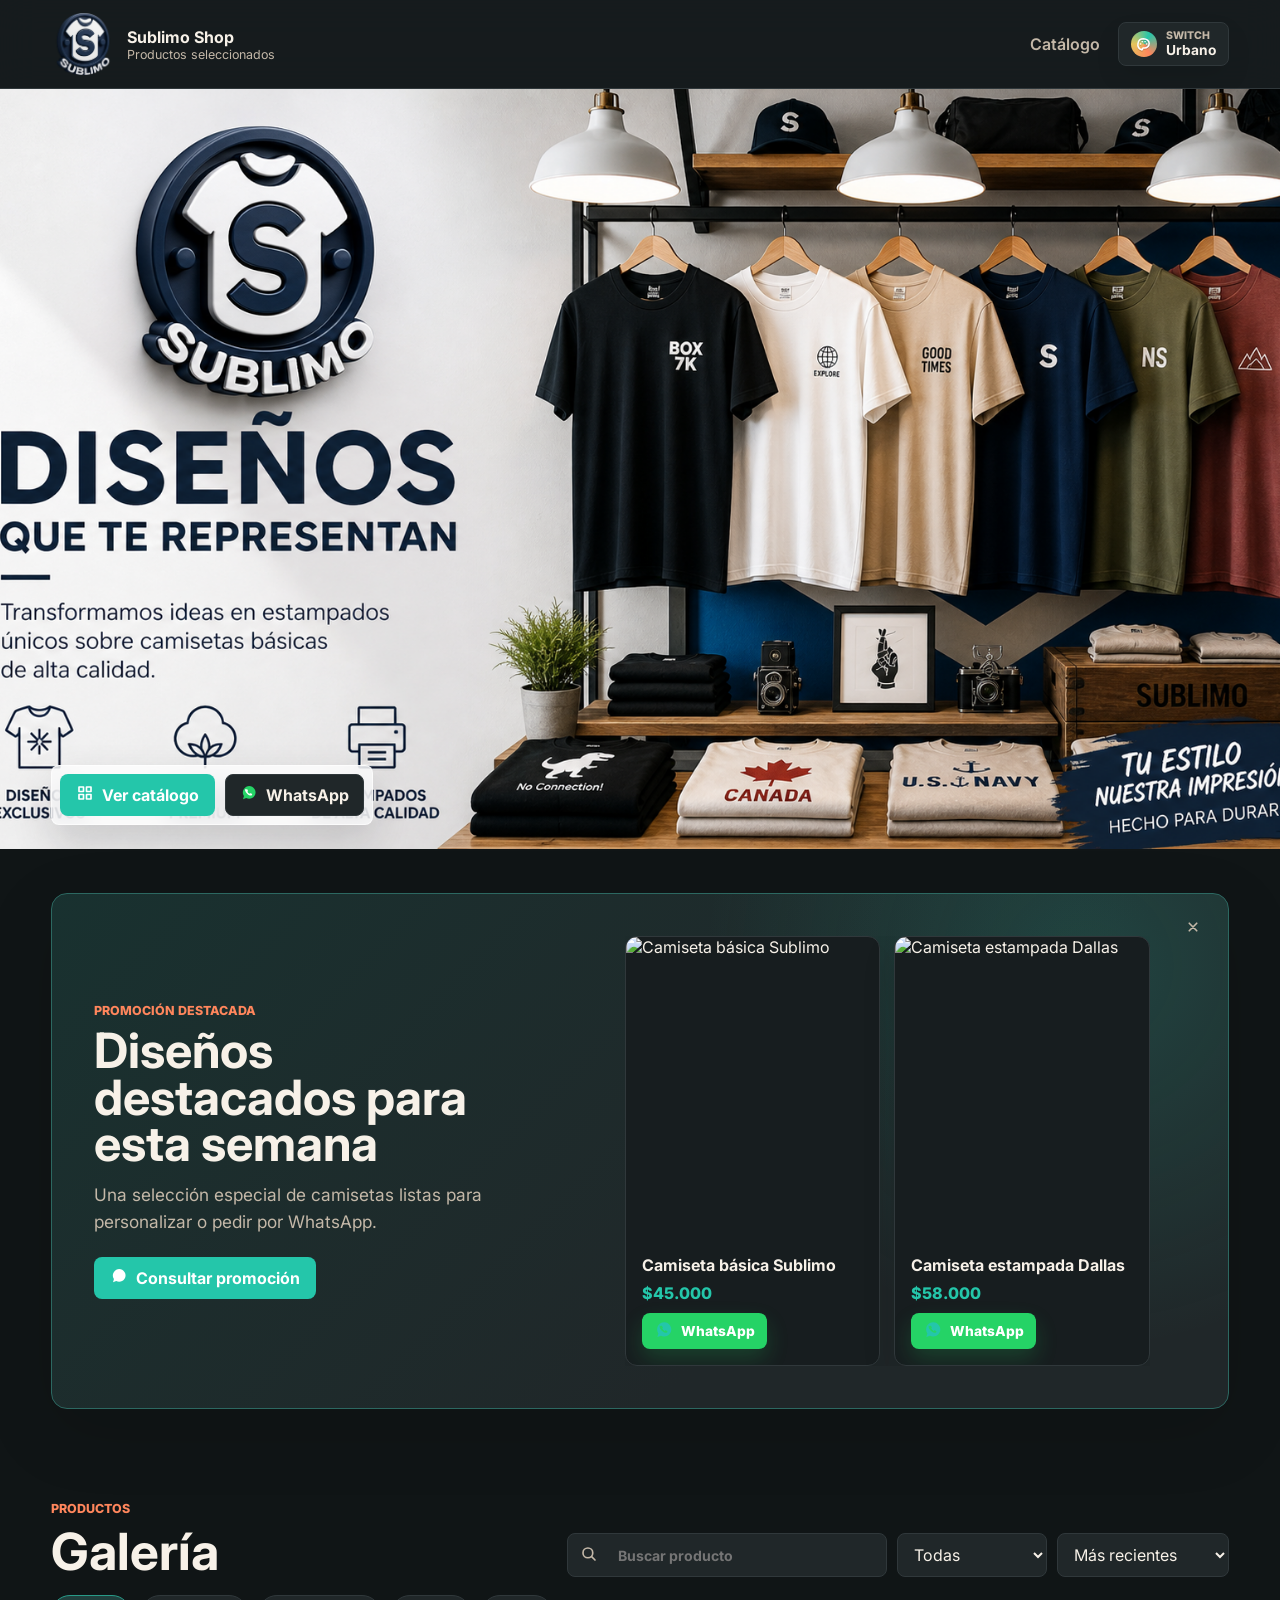
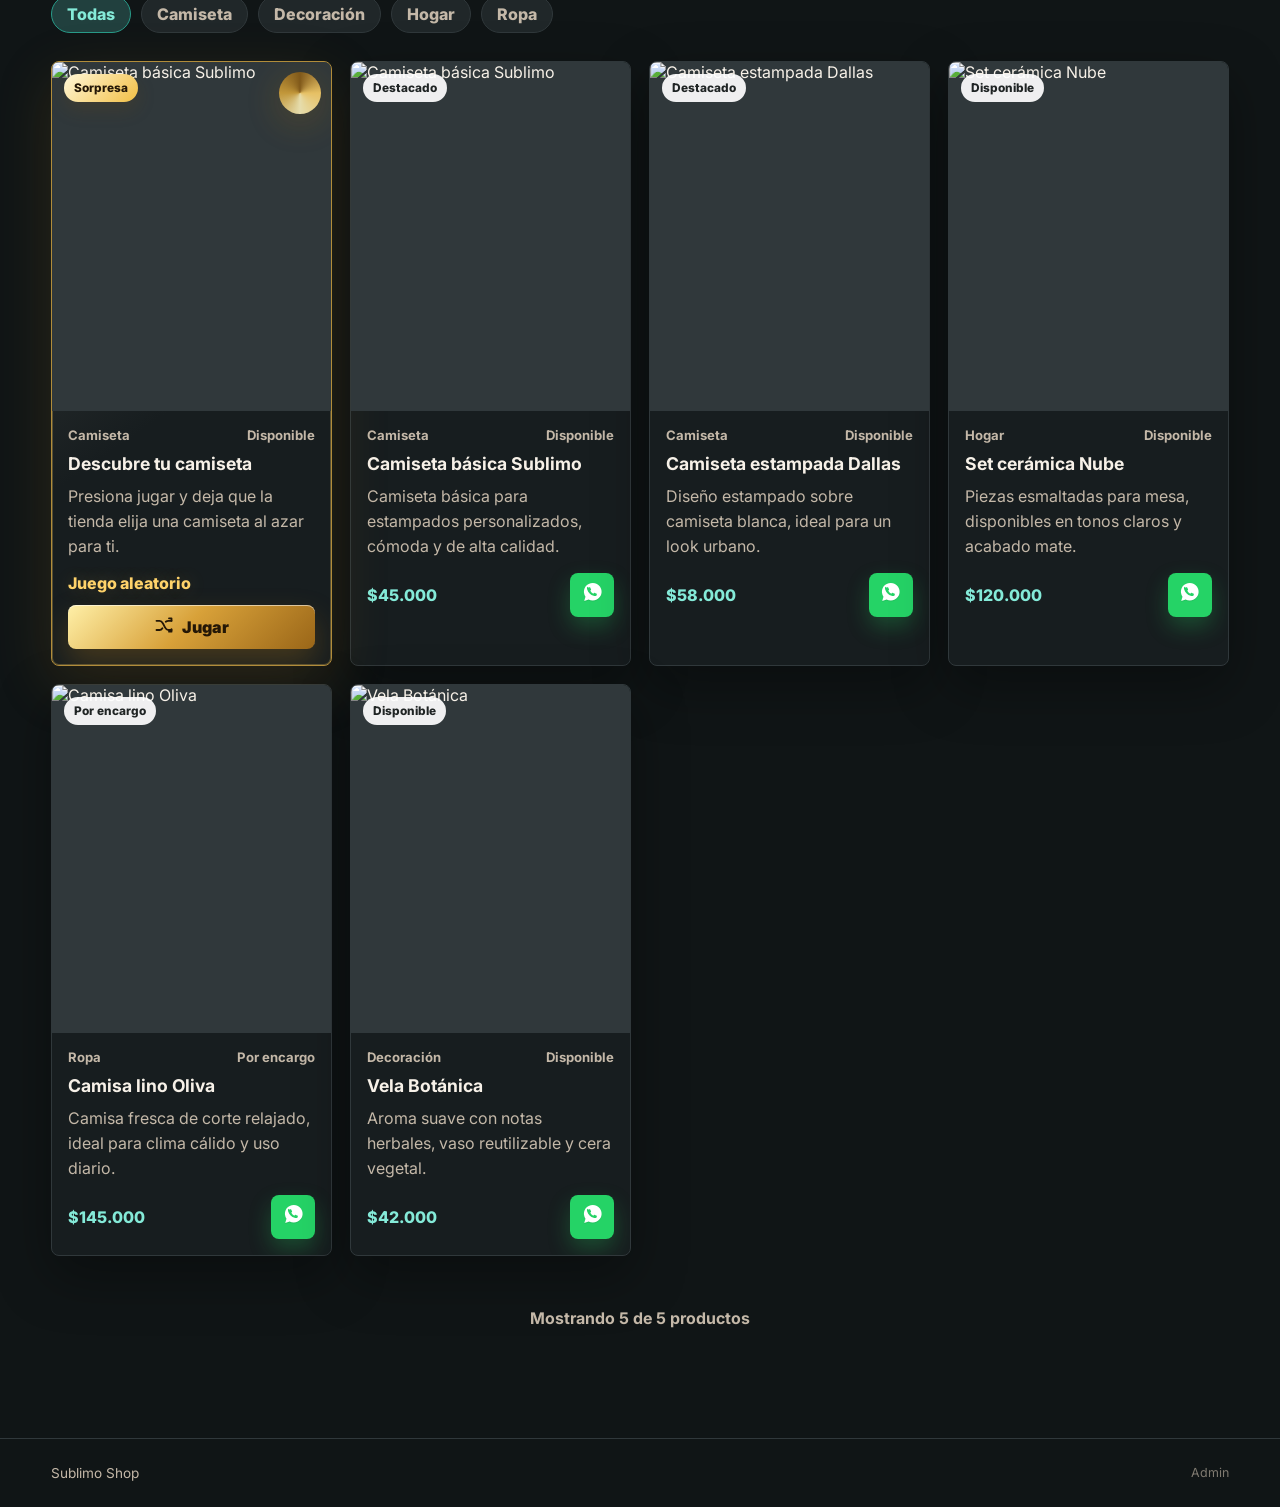
==== commit 5bb73db9: "Add files via upload" ====
--- a/index.html
+++ b/index.html
@@ -4,6 +4,9 @@
     <meta charset="utf-8" />
     <meta name="viewport" content="width=device-width, initial-scale=1" />
     <title>Sublimo Shop</title>
+    <link rel="icon" type="image/png" href="./sublimo-logo.png" />
+    <link rel="apple-touch-icon" href="./sublimo-logo.png" />
+    <meta name="theme-color" content="#101716" />
     <link rel="preconnect" href="https://fonts.googleapis.com" />
     <link rel="preconnect" href="https://fonts.gstatic.com" crossorigin />
     <link href="https://fonts.googleapis.com/css2?family=Inter:wght@400;500;600;700;800&display=swap" rel="stylesheet" />
--- a/styles.css
+++ b/styles.css
@@ -1355,6 +1355,20 @@
 
 .csv-file-trigger {
   min-height: 42px;
+}
+
+.bulk-paste-label {
+  display: grid;
+  gap: 8px;
+  margin: 14px 0 10px;
+  color: var(--muted);
+  font-weight: 800;
+}
+
+.bulk-paste-label textarea {
+  min-height: 118px;
+  resize: vertical;
+  font-family: inherit;
 }
 
 .csv-preview {
@@ -1806,32 +1820,14 @@
     position: relative;
     inset: auto;
     z-index: 0;
-    height: clamp(500px, 130vw, 550px);
+    height: auto;
+    aspect-ratio: 855 / 830;
     overflow: hidden;
-    background: #f1f4f6;
-  }
-
-  .hero-banner .hero-media::before,
-  .hero-banner .hero-media::after {
-    position: absolute;
-    left: 0;
-    width: 100%;
-    background-image: url("./hero-sublimo-mobile.png");
+    background-color: #f2f3f4;
+    background-image: url("./hero-sublimo-mobile-header.png");
     background-repeat: no-repeat;
-    background-size: 100% auto;
-    content: "";
-  }
-
-  .hero-banner .hero-media::before {
-    top: 0;
-    height: 59%;
+    background-size: cover;
     background-position: center top;
-  }
-
-  .hero-banner .hero-media::after {
-    bottom: 0;
-    height: 42%;
-    background-position: center bottom;
   }
 
   .hero-banner .hero-media picture {
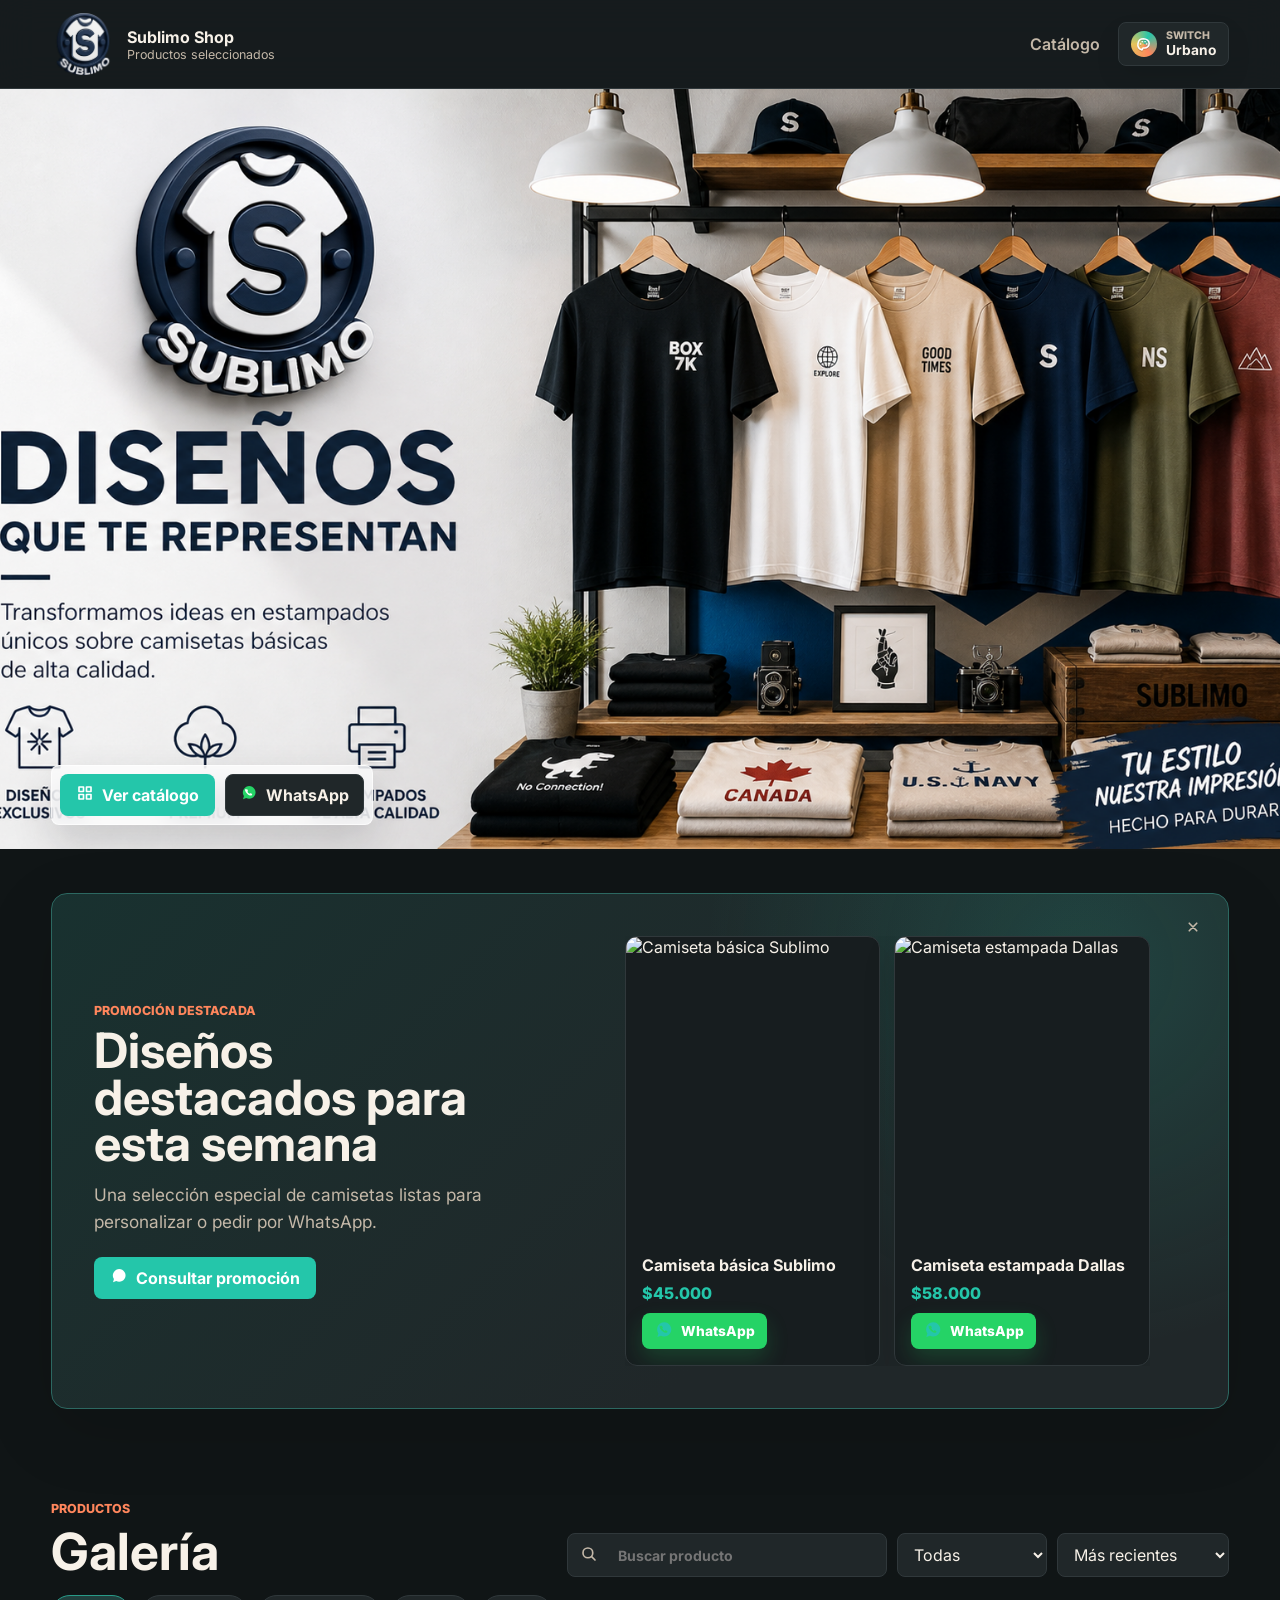
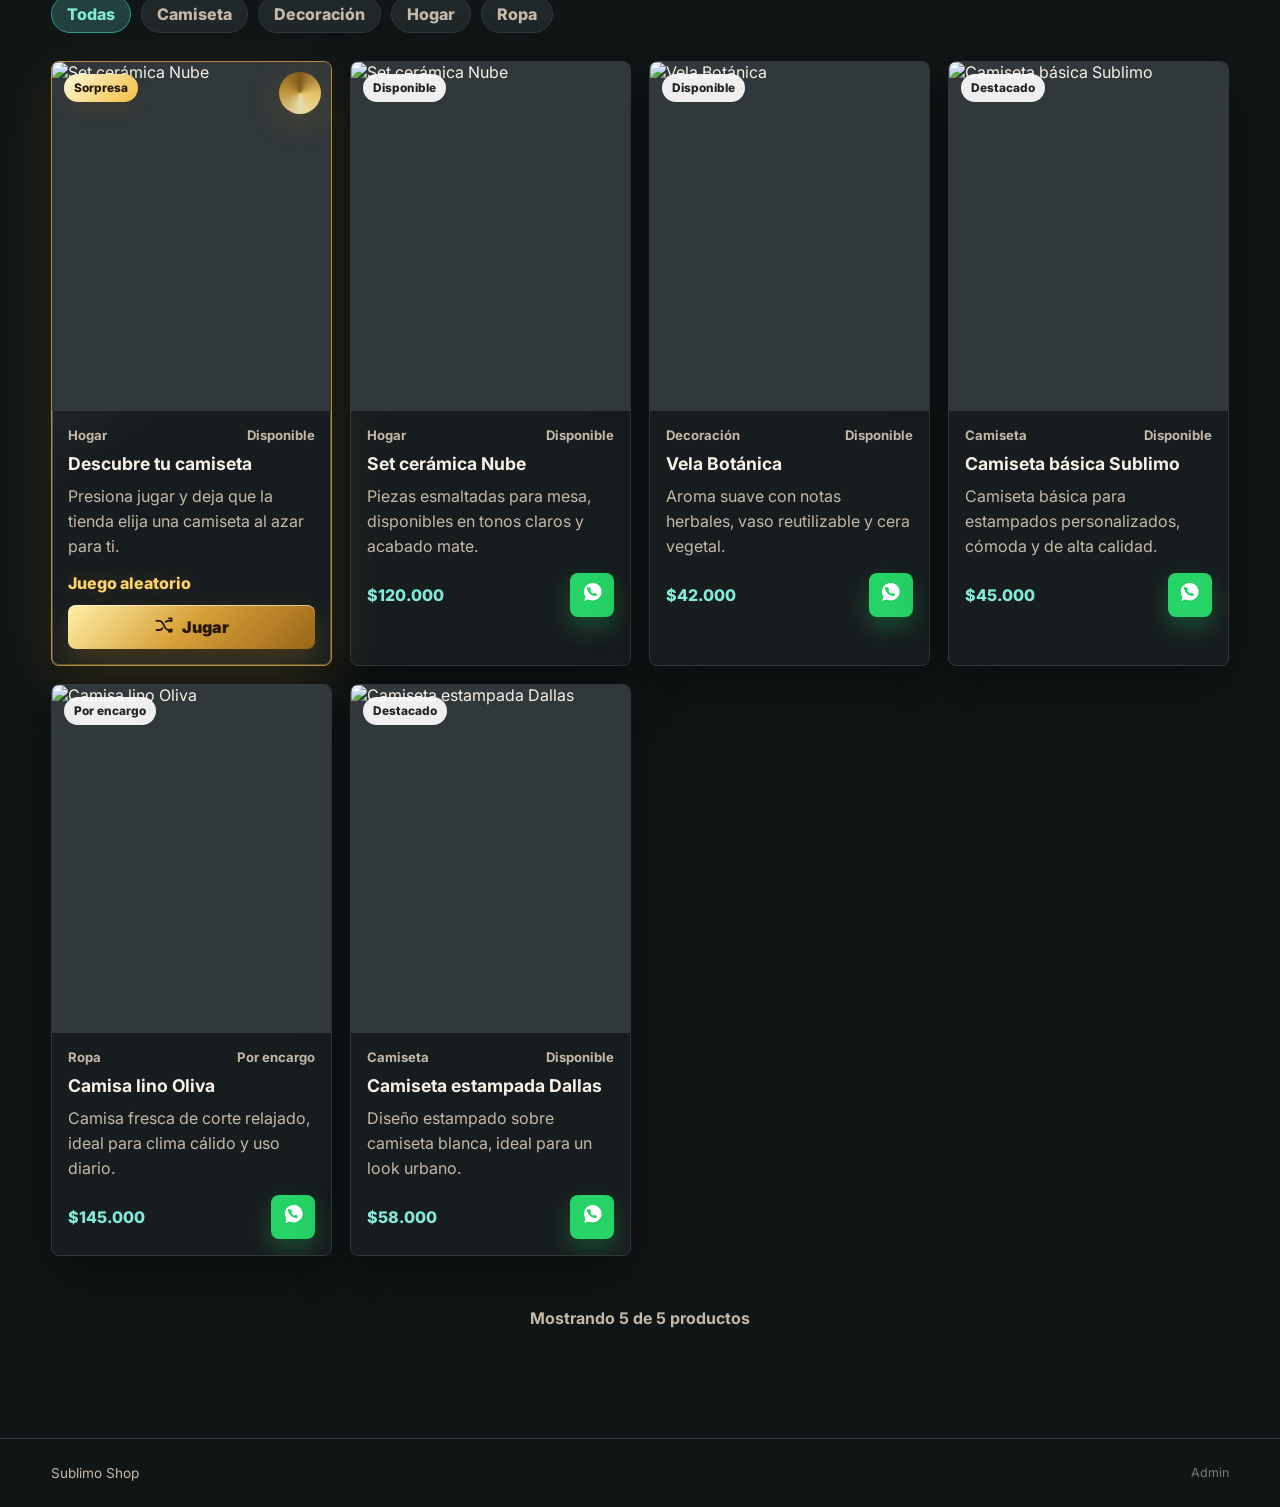
==== commit 05efd020: "Add files via upload" ====
--- a/index.html
+++ b/index.html
@@ -157,6 +157,31 @@
 
     <div class="toast" id="toast" role="status" aria-live="polite"></div>
 
+    <div class="reaction-prompt" id="reactionPrompt" hidden>
+      <div class="reaction-backdrop" data-reaction-close></div>
+      <section class="reaction-card" role="dialog" aria-modal="true" aria-labelledby="reactionTitle">
+        <button class="reaction-close" type="button" aria-label="Cerrar" data-reaction-close>
+          <span data-icon="x"></span>
+        </button>
+        <p class="eyebrow">Tu opini&oacute;n cuenta</p>
+        <h2 id="reactionTitle">¿Qu&eacute; te parece Sublimo Shop?</h2>
+        <p>Ay&uacute;danos con una reacci&oacute;n r&aacute;pida para seguir mejorando tu experiencia.</p>
+        <div class="reaction-actions">
+          <button class="reaction-option" type="button" data-reaction="like">
+            <span data-icon="thumbs-up"></span>
+            Me gusta
+          </button>
+          <button class="reaction-option reaction-love" type="button" data-reaction="love">
+            <span data-icon="heart"></span>
+            Me encanta
+          </button>
+          <button class="reaction-later" type="button" data-reaction="later">A&uacute;n no</button>
+        </div>
+        <p class="reaction-feedback" id="reactionFeedback" aria-live="polite"></p>
+        <p class="reaction-stats" id="reactionStats"></p>
+      </section>
+    </div>
+
     <script src="https://unpkg.com/@supabase/supabase-js@2"></script>
     <script src="supabase-config.js"></script>
     <script src="app-public.js"></script>
--- a/styles.css
+++ b/styles.css
@@ -1559,6 +1559,131 @@
   transform: translateY(0);
 }
 
+.reaction-prompt {
+  position: fixed;
+  inset: 0;
+  z-index: 80;
+  display: grid;
+  place-items: center;
+  padding: 18px;
+}
+
+.reaction-prompt[hidden] {
+  display: none;
+}
+
+.reaction-backdrop {
+  position: absolute;
+  inset: 0;
+  background:
+    radial-gradient(circle at 50% 36%, color-mix(in srgb, var(--accent) 18%, transparent), transparent 34%),
+    rgba(0, 0, 0, 0.46);
+  backdrop-filter: blur(8px);
+}
+
+.reaction-card {
+  position: relative;
+  z-index: 1;
+  width: min(440px, 100%);
+  padding: 28px;
+  border: 1px solid color-mix(in srgb, var(--accent) 30%, var(--line));
+  border-radius: calc(var(--radius) + 8px);
+  background:
+    radial-gradient(circle at 86% 10%, color-mix(in srgb, var(--accent) 16%, transparent), transparent 28%),
+    linear-gradient(145deg, var(--panel), var(--panel-strong));
+  box-shadow: 0 28px 80px rgba(0, 0, 0, 0.28);
+}
+
+.reaction-close {
+  position: absolute;
+  top: 12px;
+  right: 12px;
+  display: inline-flex;
+  align-items: center;
+  justify-content: center;
+  width: 34px;
+  height: 34px;
+  border: 1px solid var(--line);
+  border-radius: 50%;
+  background: color-mix(in srgb, var(--panel-strong) 86%, transparent);
+  color: var(--muted);
+  cursor: pointer;
+}
+
+.reaction-close svg {
+  width: 18px;
+  height: 18px;
+}
+
+.reaction-card h2 {
+  max-width: 11ch;
+  margin: 4px 0 12px;
+  font-size: clamp(2rem, 8vw, 3rem);
+}
+
+.reaction-card p:not(.eyebrow) {
+  margin: 0;
+  color: var(--muted);
+  line-height: 1.5;
+}
+
+.reaction-actions {
+  display: grid;
+  grid-template-columns: 1fr 1fr;
+  gap: 10px;
+  margin-top: 22px;
+}
+
+.reaction-option,
+.reaction-later {
+  min-height: 48px;
+  border: 1px solid var(--line);
+  border-radius: var(--radius);
+  cursor: pointer;
+  font-weight: 900;
+}
+
+.reaction-option {
+  display: inline-flex;
+  align-items: center;
+  justify-content: center;
+  gap: 8px;
+  background: color-mix(in srgb, var(--accent) 12%, var(--panel-strong));
+  color: var(--text);
+}
+
+.reaction-love {
+  border-color: color-mix(in srgb, #ff6b8a 40%, var(--line));
+  background: linear-gradient(135deg, #ffedf2, #ffd1dc);
+  color: #4a1021;
+}
+
+.reaction-option svg {
+  width: 20px;
+  height: 20px;
+}
+
+.reaction-later {
+  grid-column: 1 / -1;
+  background: transparent;
+  color: var(--muted);
+}
+
+.reaction-feedback {
+  min-height: 1.4em;
+  margin-top: 16px !important;
+  font-weight: 800;
+}
+
+.reaction-feedback.is-celebrating {
+  color: var(--accent-dark) !important;
+}
+
+.reaction-stats {
+  margin-top: 8px !important;
+  font-size: 0.82rem;
+}
+
 .site-footer {
   display: flex;
   align-items: center;
@@ -1641,31 +1766,49 @@
   .promo-banner {
     grid-template-columns: 1fr;
     margin-inline: 14px;
-    padding: 24px 14px 18px;
+    gap: 16px;
+    padding: 20px 14px 16px;
     border-radius: 18px;
   }
 
   .promo-copy {
     max-width: none;
-    padding-right: 34px;
+    padding-right: 28px;
   }
 
   .promo-copy h2 {
-    max-width: none;
-    font-size: clamp(2rem, 10vw, 3rem);
+    max-width: 13ch;
+    margin-bottom: 10px;
+    font-size: clamp(1.85rem, 8vw, 2.55rem);
+    line-height: 1.02;
+  }
+
+  .promo-copy p:not(.eyebrow) {
+    max-width: 32ch;
+    margin-bottom: 16px;
+    font-size: 0.98rem;
+    line-height: 1.45;
+  }
+
+  .promo-copy .eyebrow {
+    font-size: 0.72rem;
+    letter-spacing: 0;
   }
 
   .promo-copy .primary-link {
-    width: 100%;
+    width: max-content;
+    min-height: 42px;
+    padding-inline: 16px;
+    font-size: 0.94rem;
   }
 
   .promo-carousel {
-    margin-top: -4px;
-    padding: 48px 0 0;
+    margin-top: 0;
+    padding: 42px 0 0;
   }
 
   .promo-products {
-    grid-auto-columns: minmax(176px, 72vw);
+    grid-auto-columns: minmax(142px, 44vw);
     grid-template-columns: none;
     overflow-x: auto;
     margin-inline: -4px;
@@ -1673,20 +1816,22 @@
   }
 
   .promo-banner.has-carousel .promo-products {
-    grid-auto-columns: minmax(176px, 72vw);
+    grid-auto-columns: minmax(142px, 44vw);
   }
 
   .carousel-button {
     top: 0;
     bottom: auto;
-    width: 38px;
-    height: 38px;
+    width: 34px;
+    height: 34px;
+    background: color-mix(in srgb, var(--panel) 84%, transparent);
+    box-shadow: none;
     transform: none;
   }
 
   .carousel-prev {
     left: auto;
-    right: 46px;
+    right: 40px;
   }
 
   .carousel-next {
@@ -1890,30 +2035,196 @@
   }
 
   .product-grid {
-    grid-template-columns: 1fr;
-    gap: 14px;
+    grid-template-columns: repeat(2, minmax(0, 1fr));
+    gap: 8px;
   }
 
   .product-card {
-    border-radius: 14px;
+    border-radius: 12px;
+    box-shadow: 0 10px 24px rgba(0, 0, 0, 0.12);
+  }
+
+  .roulette-card {
+    grid-column: 1 / -1;
+  }
+
+  .roulette-card .product-image {
+    aspect-ratio: 4 / 3;
+  }
+
+  .product-image {
+    aspect-ratio: 1 / 1.1;
+  }
+
+  .badge {
+    left: 8px;
+    top: 8px;
+    padding: 5px 8px;
+    font-size: 0.64rem;
+  }
+
+  .product-body {
+    padding: 10px;
+  }
+
+  .product-meta {
+    gap: 6px;
+    margin-bottom: 6px;
+    font-size: 0.68rem;
+    line-height: 1.15;
+  }
+
+  .product-meta span {
+    min-width: 0;
+  }
+
+  .product-meta span:first-child,
+  .product-body h3 {
+    display: -webkit-box;
+    overflow: hidden;
+    -webkit-box-orient: vertical;
+  }
+
+  .product-meta span:first-child {
+    -webkit-line-clamp: 2;
+  }
+
+  .product-meta span:last-child {
+    text-align: right;
+  }
+
+  .product-body h3 {
+    min-height: 2.35em;
+    font-size: 0.88rem;
+    line-height: 1.18;
+    -webkit-line-clamp: 2;
+  }
+
+  .product-body p {
+    display: none;
+  }
+
+  .product-footer {
+    align-items: center;
+    gap: 8px;
+    margin-top: 10px;
+  }
+
+  .price {
+    font-size: 0.9rem;
+  }
+
+  .whatsapp-button {
+    min-width: 38px;
+    height: 38px;
+    border-radius: 10px;
+  }
+
+  .whatsapp-button svg {
+    width: 21px;
+    height: 21px;
+  }
+
+  .roulette-card .roulette-orbit {
+    transform: scale(0.78);
+    transform-origin: right top;
+  }
+
+  .roulette-footer {
+    gap: 8px;
+  }
+
+  .roulette-button {
+    min-height: 38px;
+    font-size: 0.82rem;
+  }
+
+  .roulette-result {
+    grid-template-columns: 1fr 38px;
+    gap: 8px;
+    margin-top: 8px;
+  }
+
+  .roulette-detail,
+  .roulette-whatsapp {
+    min-height: 38px;
+    height: 38px;
+    padding-inline: 8px;
+  }
+
+  .roulette-detail {
+    font-size: 0.76rem;
   }
 
   .promo-banner {
     margin-top: 18px;
+    padding: 18px 12px 14px;
   }
 
   .promo-close {
-    top: 12px;
-    right: 12px;
-    width: 32px;
-    height: 32px;
+    top: 10px;
+    right: 10px;
+    width: 30px;
+    height: 30px;
+  }
+
+  .promo-close svg {
+    width: 16px;
+    height: 16px;
+  }
+
+  .promo-copy h2 {
+    max-width: 12ch;
+    font-size: clamp(1.65rem, 7.6vw, 2.2rem);
+  }
+
+  .promo-copy p:not(.eyebrow) {
+    font-size: 0.92rem;
+  }
+
+  .promo-product div {
+    gap: 6px;
+    padding: 10px 11px 12px;
+  }
+
+  .promo-product strong {
+    display: -webkit-box;
+    overflow: hidden;
+    font-size: 0.86rem;
+    line-height: 1.18;
+    -webkit-box-orient: vertical;
+    -webkit-line-clamp: 2;
+  }
+
+  .promo-product span {
+    font-size: 0.86rem;
   }
 
   .promo-product img {
-    aspect-ratio: 4 / 5;
+    aspect-ratio: 1 / 1.08;
   }
 
   .promo-whatsapp-button {
-    width: 100%;
-  }
-}
+    min-height: 32px;
+    padding-inline: 10px;
+    font-size: 0.76rem;
+  }
+
+  .promo-whatsapp-button svg {
+    width: 17px;
+    height: 17px;
+  }
+
+  .reaction-card {
+    padding: 24px 18px 18px;
+  }
+
+  .reaction-card h2 {
+    max-width: 12ch;
+    font-size: clamp(1.8rem, 9vw, 2.35rem);
+  }
+
+  .reaction-actions {
+    grid-template-columns: 1fr;
+  }
+}
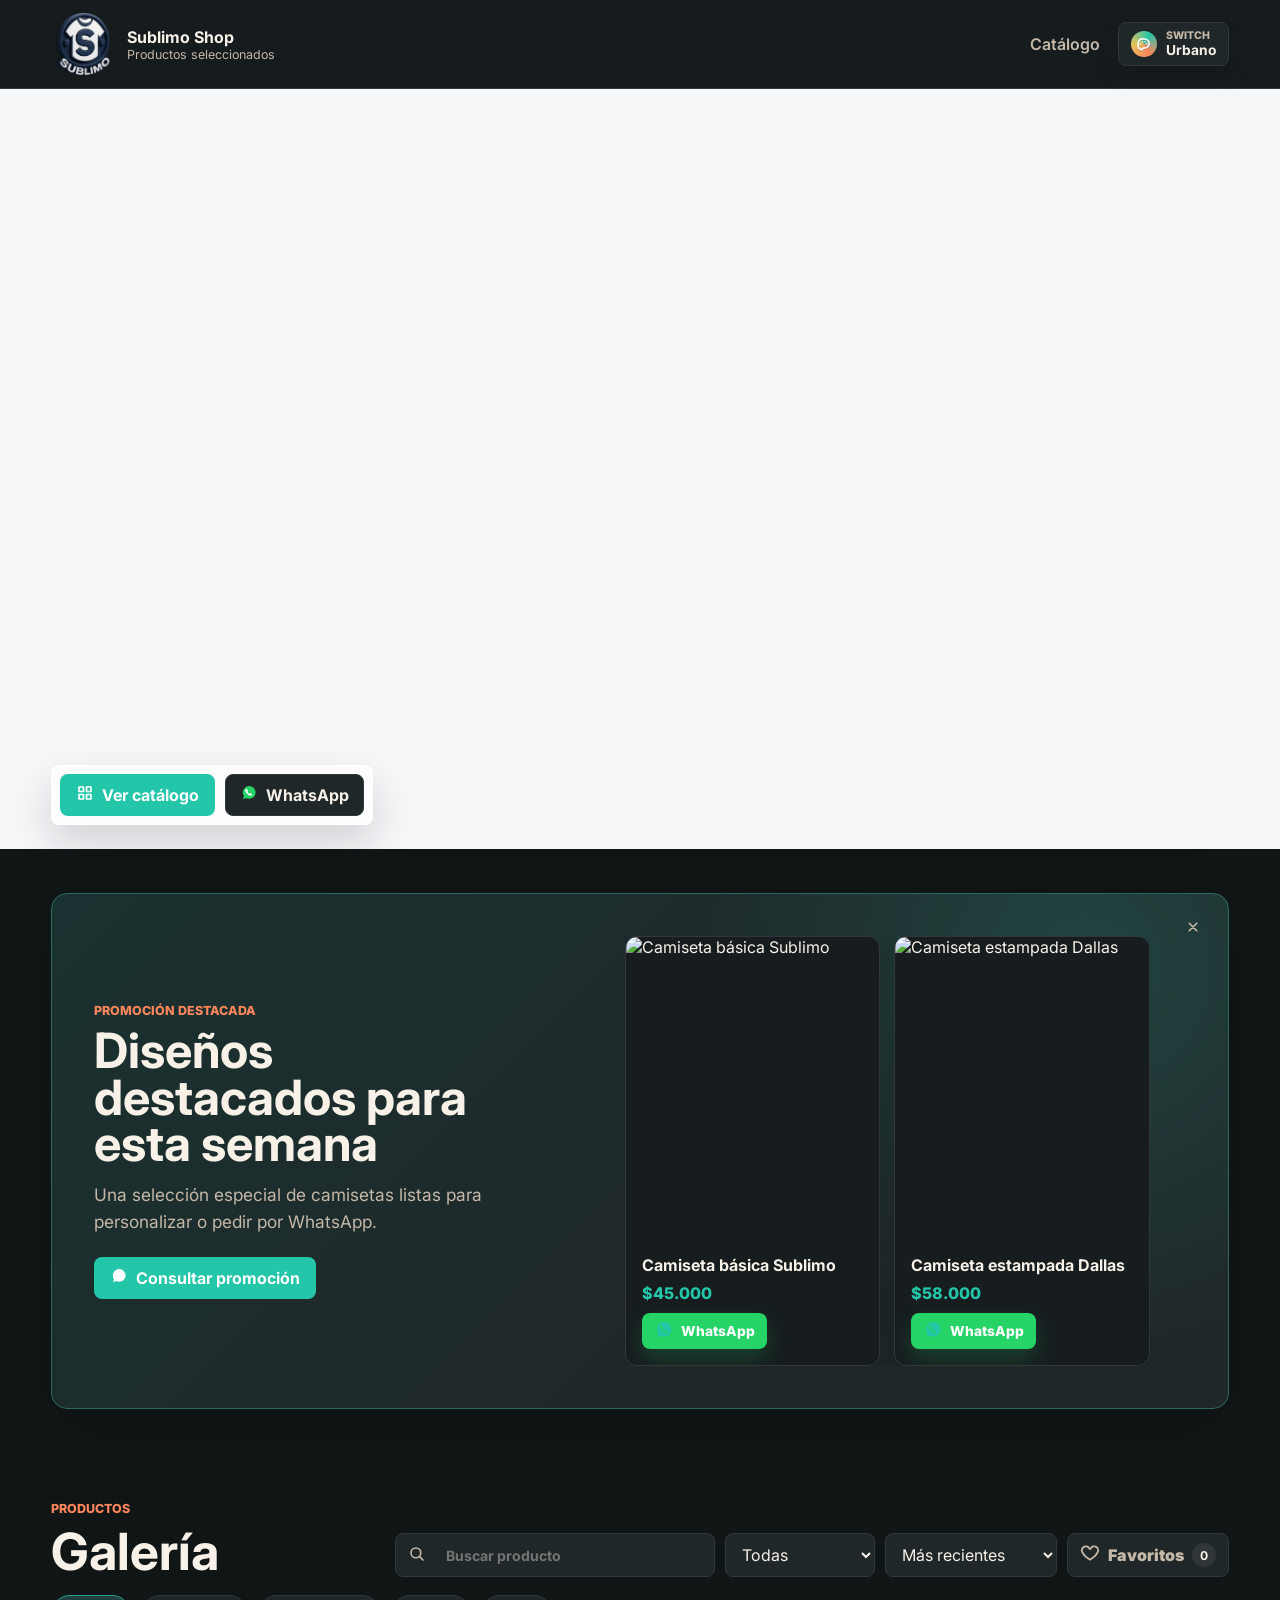
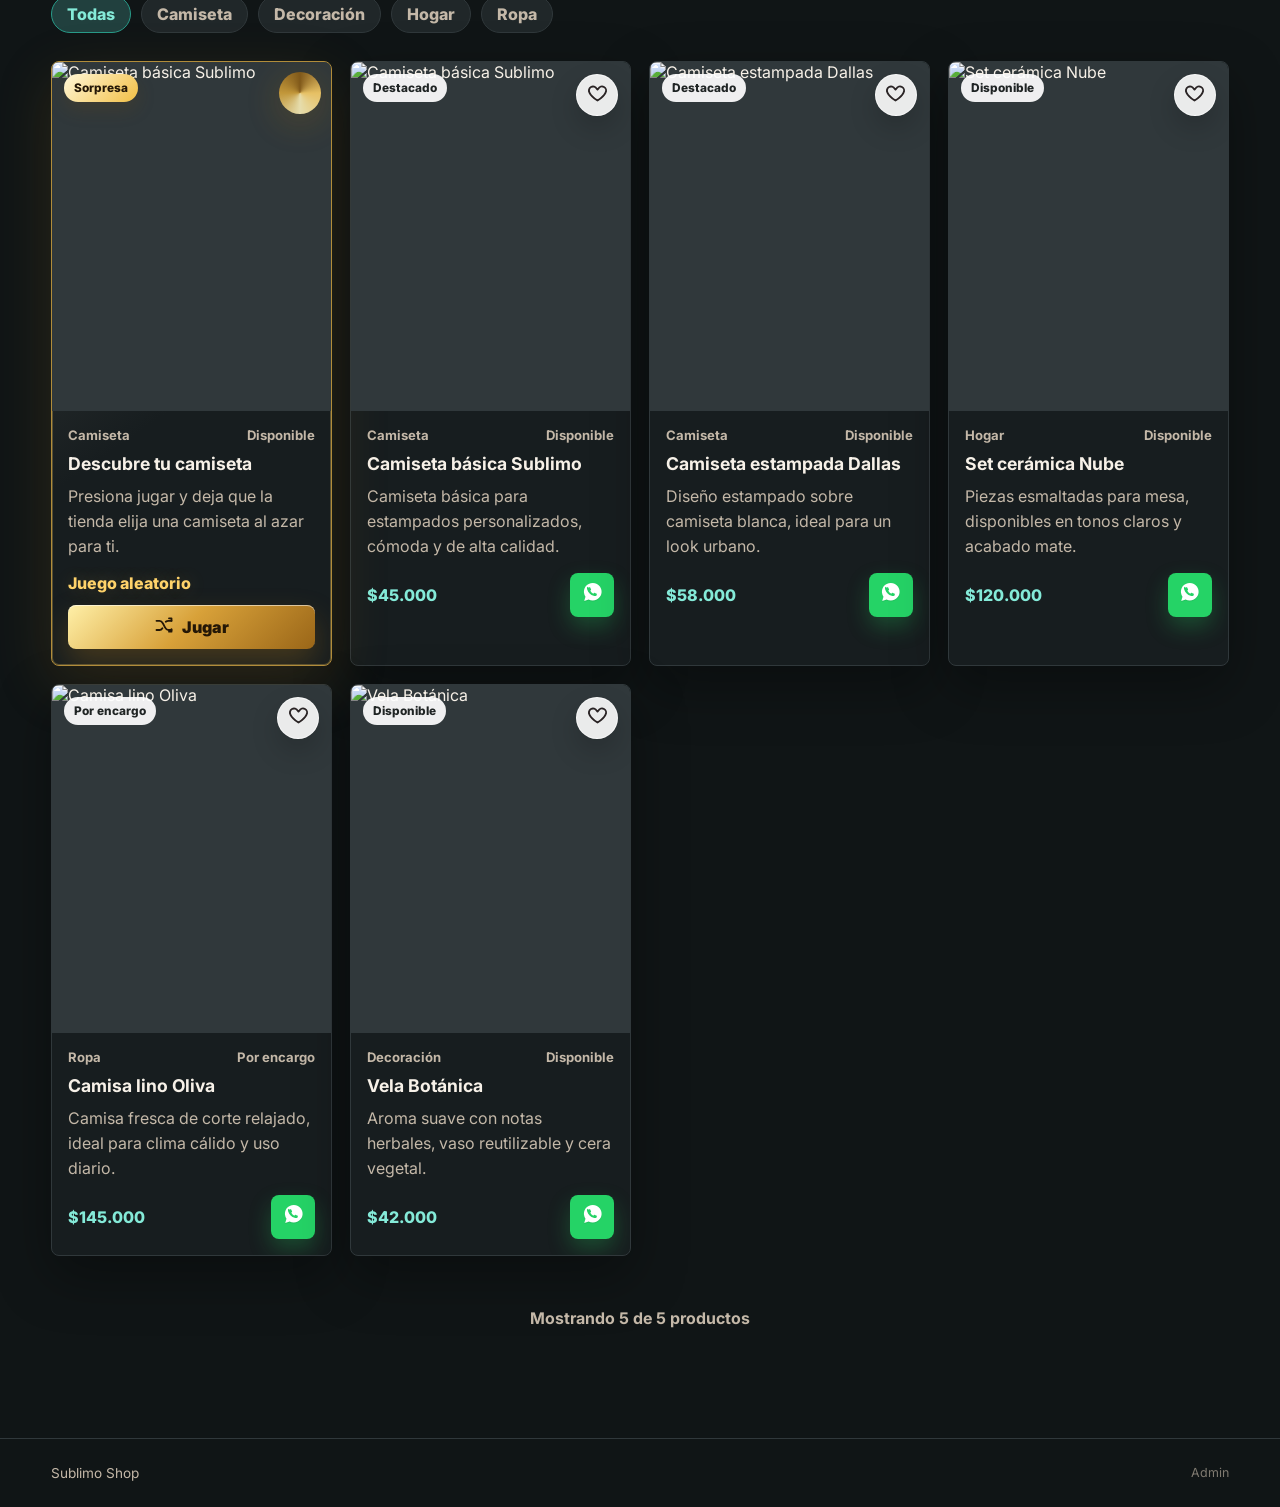
==== commit a333f33f: "Add files via upload" ====
--- a/index.html
+++ b/index.html
@@ -109,6 +109,11 @@
               <option value="price-desc">Mayor precio</option>
               <option value="name">Nombre A-Z</option>
             </select>
+            <button class="favorites-toggle" id="favoritesToggle" type="button" aria-pressed="false">
+              <span data-icon="heart"></span>
+              <span>Favoritos</span>
+              <strong id="favoritesCount">0</strong>
+            </button>
           </div>
         </div>
 
@@ -147,6 +152,10 @@
           <h2 id="quickViewTitle"></h2>
           <p id="quickViewDescription"></p>
           <strong id="quickViewPrice"></strong>
+          <button class="favorite-detail-button" id="quickViewFavorite" type="button" aria-pressed="false">
+            <span data-icon="heart"></span>
+            Guardar en favoritos
+          </button>
           <a class="primary-link quick-view-whatsapp" id="quickViewWhatsapp" href="#" target="_blank" rel="noopener">
             <span data-icon="message-circle"></span>
             Consultar por WhatsApp
--- a/styles.css
+++ b/styles.css
@@ -694,6 +694,46 @@
   padding: 0 12px;
 }
 
+.favorites-toggle {
+  display: inline-flex;
+  align-items: center;
+  justify-content: center;
+  gap: 8px;
+  min-height: 44px;
+  padding: 0 12px;
+  border: 1px solid var(--line);
+  border-radius: var(--radius);
+  background: var(--panel-strong);
+  color: var(--muted);
+  cursor: pointer;
+  font-weight: 900;
+  transition: background 0.2s ease, border-color 0.2s ease, color 0.2s ease;
+}
+
+.favorites-toggle svg {
+  width: 20px;
+  height: 20px;
+}
+
+.favorites-toggle strong {
+  display: inline-grid;
+  place-items: center;
+  min-width: 24px;
+  height: 24px;
+  padding: 0 7px;
+  border-radius: 999px;
+  background: color-mix(in srgb, var(--text) 8%, transparent);
+  color: var(--text);
+  font-size: 0.76rem;
+}
+
+.favorites-toggle:hover,
+.favorites-toggle.is-active {
+  border-color: color-mix(in srgb, #ff6b8a 45%, var(--line));
+  background: color-mix(in srgb, #ff6b8a 14%, var(--panel-strong));
+  color: var(--text);
+}
+
 .category-chips {
   display: flex;
   gap: 10px;
@@ -772,6 +812,40 @@
   color: #1f2424;
   font-size: 0.74rem;
   font-weight: 800;
+}
+
+.favorite-button {
+  position: absolute;
+  top: 12px;
+  right: 12px;
+  z-index: 2;
+  display: inline-flex;
+  align-items: center;
+  justify-content: center;
+  width: 42px;
+  height: 42px;
+  border: 1px solid rgba(255, 255, 255, 0.68);
+  border-radius: 50%;
+  background: rgba(255, 255, 255, 0.9);
+  color: #2a2425;
+  cursor: pointer;
+  box-shadow: 0 12px 28px rgba(0, 0, 0, 0.18);
+  transition: transform 0.2s ease, background 0.2s ease, color 0.2s ease;
+}
+
+.favorite-button:hover {
+  transform: scale(1.06);
+}
+
+.favorite-button[aria-pressed="true"] {
+  border-color: #ff8ea4;
+  background: #ffd5df;
+  color: #9f1239;
+}
+
+.favorite-button svg {
+  width: 21px;
+  height: 21px;
 }
 
 .product-body {
@@ -1120,6 +1194,33 @@
 
 .quick-view-whatsapp {
   align-self: flex-start;
+}
+
+.favorite-detail-button {
+  display: inline-flex;
+  align-items: center;
+  justify-content: center;
+  gap: 9px;
+  align-self: flex-start;
+  min-height: 44px;
+  padding: 0 14px;
+  border: 1px solid var(--line);
+  border-radius: var(--radius);
+  background: var(--panel-strong);
+  color: var(--text);
+  cursor: pointer;
+  font-weight: 900;
+}
+
+.favorite-detail-button.is-active {
+  border-color: color-mix(in srgb, #ff6b8a 48%, var(--line));
+  background: #ffdce5;
+  color: #7f1234;
+}
+
+.favorite-detail-button svg {
+  width: 20px;
+  height: 20px;
 }
 
 .load-more-row {
@@ -2024,6 +2125,11 @@
     grid-column: 1 / -1;
   }
 
+  .favorites-toggle {
+    grid-column: 1 / -1;
+    width: 100%;
+  }
+
   .catalog-tools select,
   .catalog-tools #sortFilter {
     min-width: 0;
@@ -2061,6 +2167,18 @@
     top: 8px;
     padding: 5px 8px;
     font-size: 0.64rem;
+  }
+
+  .favorite-button {
+    top: 8px;
+    right: 8px;
+    width: 36px;
+    height: 36px;
+  }
+
+  .favorite-button svg {
+    width: 18px;
+    height: 18px;
   }
 
   .product-body {
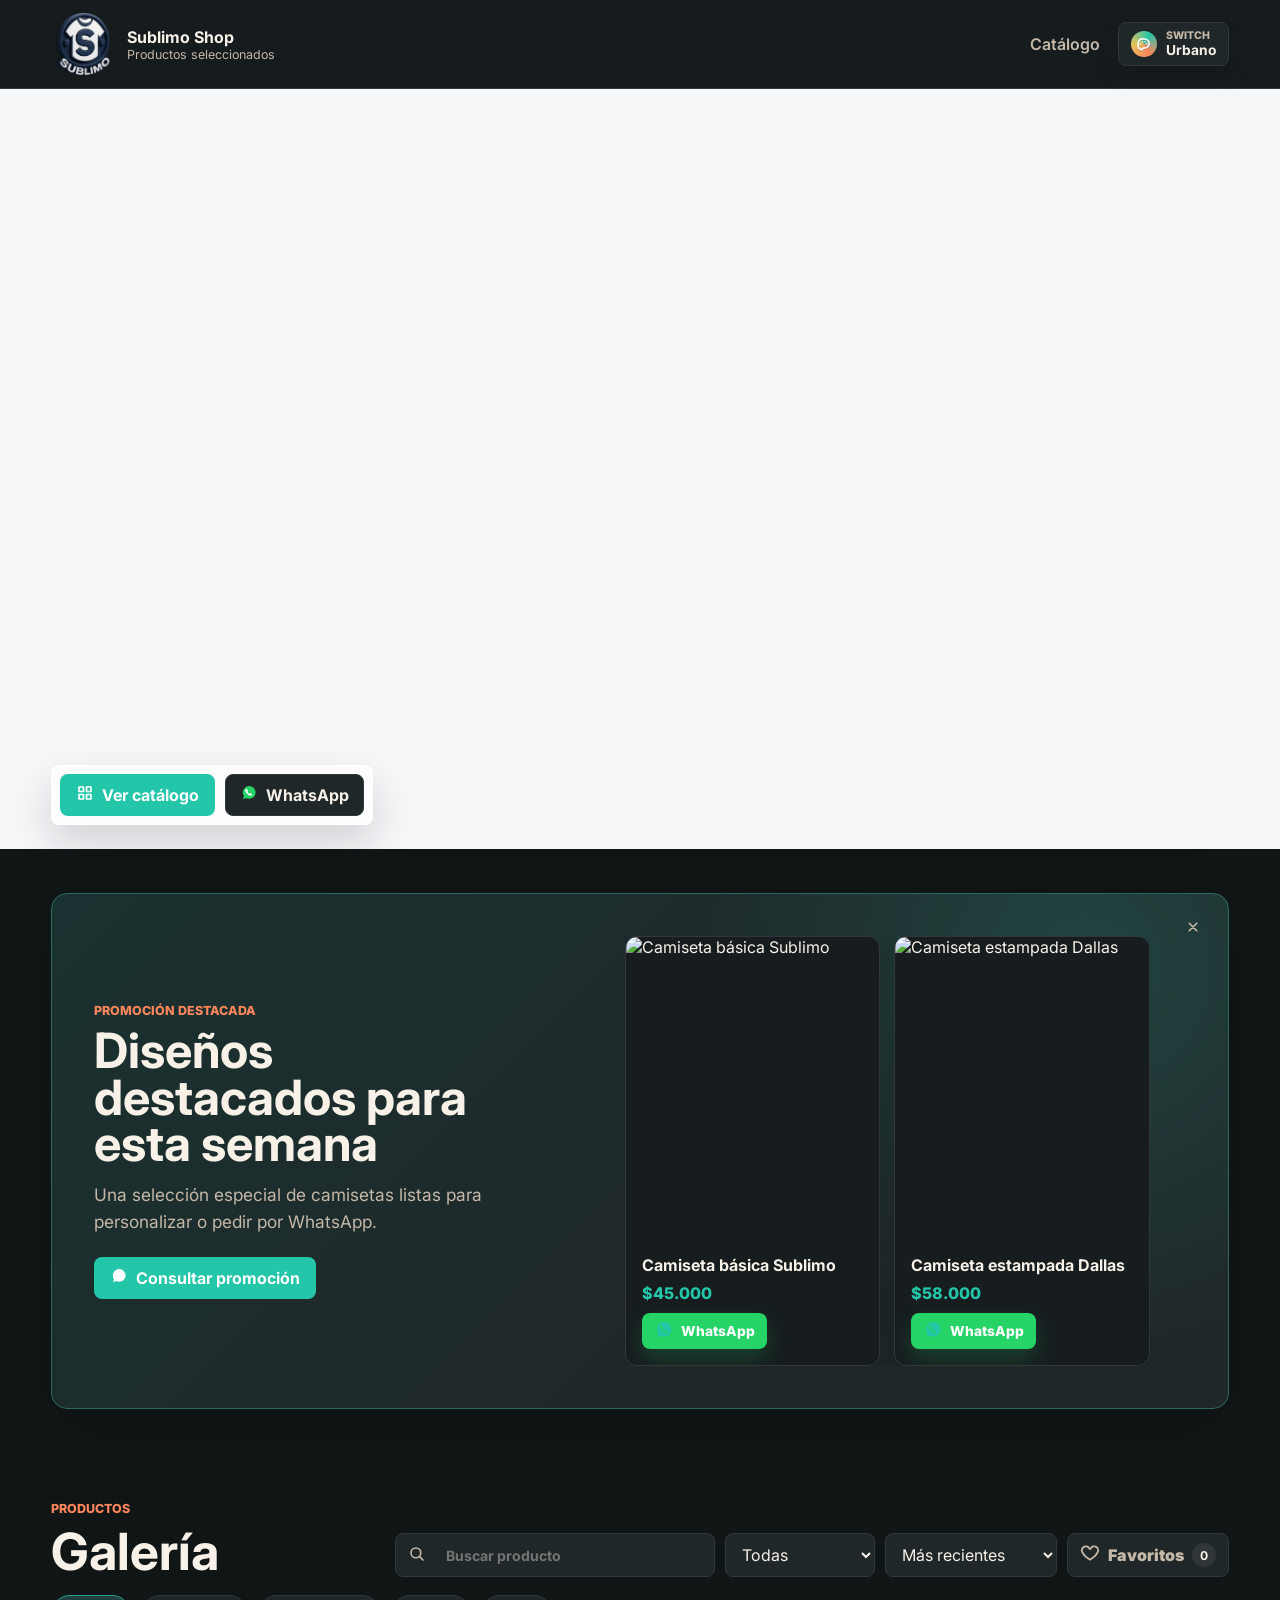
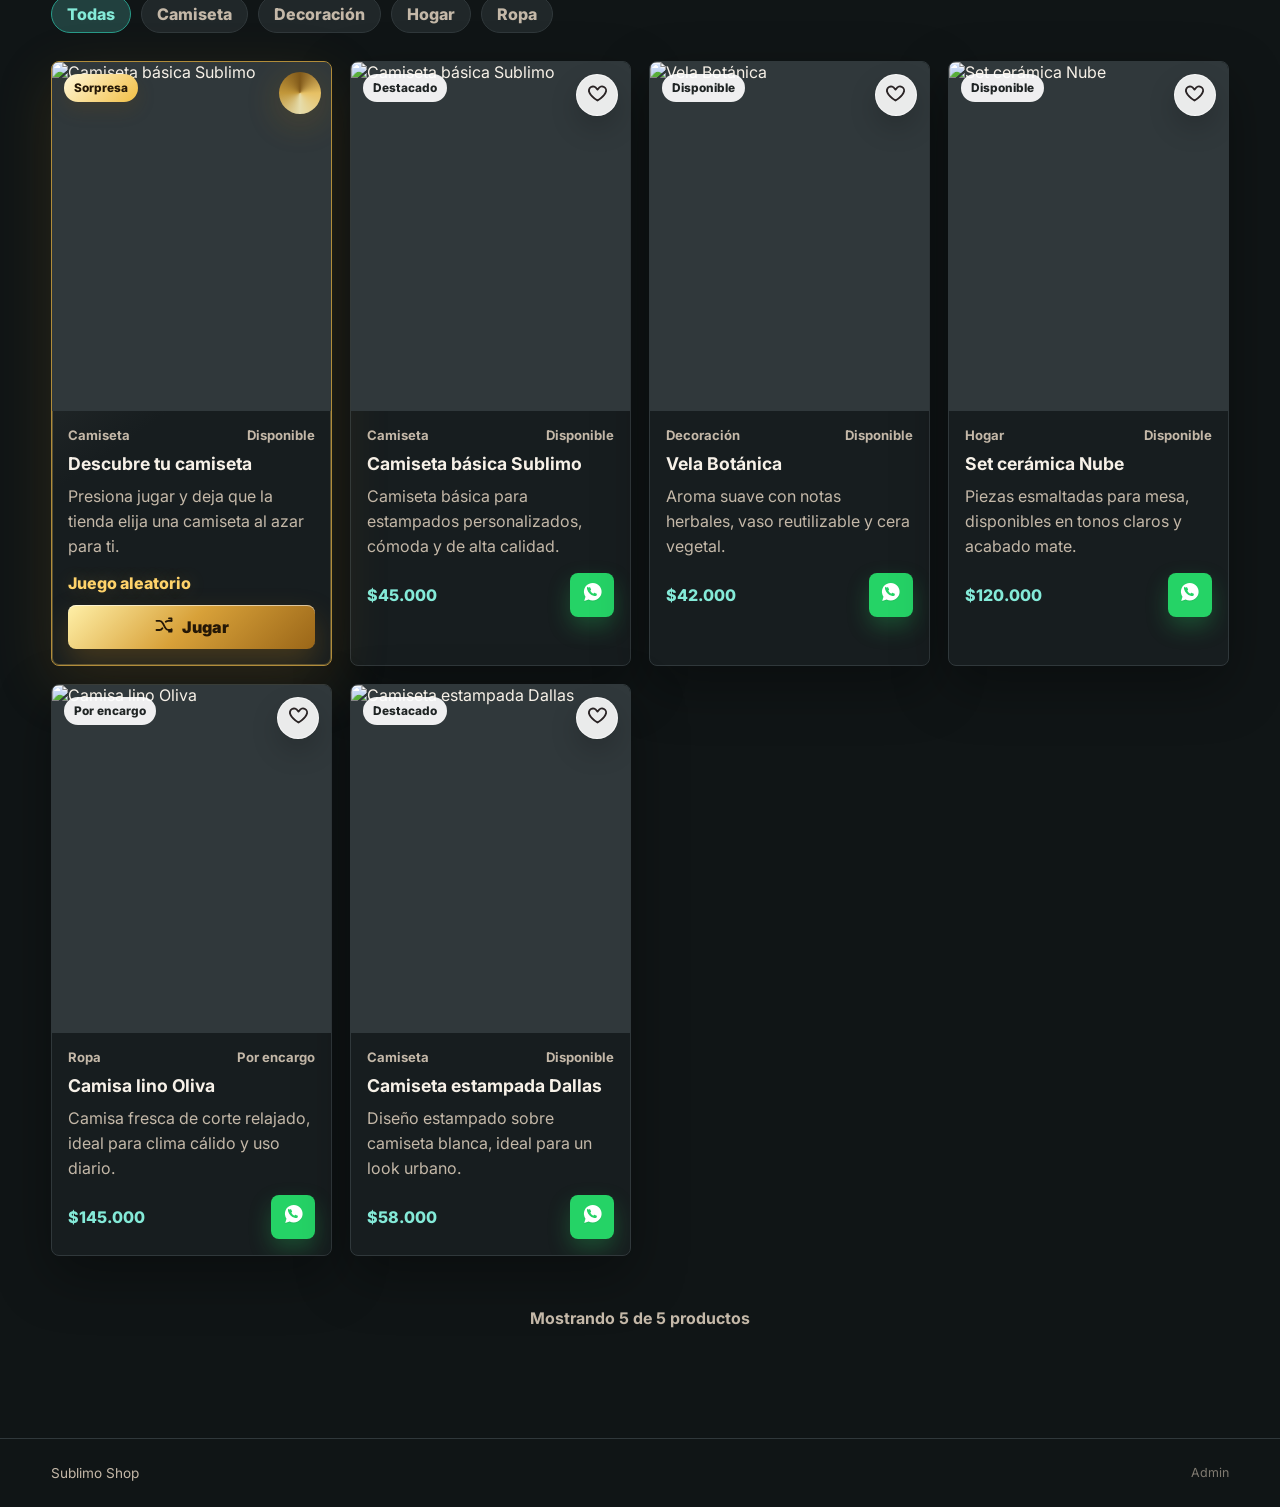
==== commit 243ac68d: "Add files via upload" ====
--- a/index.html
+++ b/index.html
@@ -152,6 +152,20 @@
           <h2 id="quickViewTitle"></h2>
           <p id="quickViewDescription"></p>
           <strong id="quickViewPrice"></strong>
+          <div class="quick-view-details" aria-label="Detalles de compra">
+            <div class="detail-block">
+              <span>Tallas</span>
+              <div class="detail-chip-group" id="quickViewSizes"></div>
+            </div>
+            <div class="detail-block">
+              <span>Colores</span>
+              <div class="detail-chip-group color-chip-group" id="quickViewColors"></div>
+            </div>
+            <div class="detail-block detail-fabric">
+              <span>Tela</span>
+              <strong id="quickViewFabric">Algod&oacute;n 94% y elastano 6%</strong>
+            </div>
+          </div>
           <button class="favorite-detail-button" id="quickViewFavorite" type="button" aria-pressed="false">
             <span data-icon="heart"></span>
             Guardar en favoritos
--- a/styles.css
+++ b/styles.css
@@ -1190,6 +1190,78 @@
 .quick-view-content strong {
   color: var(--accent-dark);
   font-size: clamp(1.8rem, 4vw, 2.8rem);
+}
+
+.quick-view-details {
+  display: grid;
+  gap: 12px;
+  padding: 14px;
+  border: 1px solid var(--line);
+  border-radius: var(--radius);
+  background: color-mix(in srgb, var(--panel-strong) 78%, transparent);
+}
+
+.detail-block {
+  display: grid;
+  gap: 8px;
+}
+
+.detail-block > span {
+  color: var(--muted);
+  font-size: 0.74rem;
+  font-weight: 900;
+  text-transform: uppercase;
+}
+
+.detail-chip-group {
+  display: flex;
+  flex-wrap: wrap;
+  gap: 7px;
+}
+
+.detail-group-label {
+  display: inline-flex;
+  align-items: center;
+  min-height: 30px;
+  color: var(--muted);
+  font-size: 0.74rem;
+  font-weight: 900;
+}
+
+.detail-chip {
+  display: inline-flex;
+  align-items: center;
+  justify-content: center;
+  min-height: 30px;
+  padding: 0 10px;
+  border: 1px solid var(--line);
+  border-radius: 999px;
+  background: var(--panel);
+  color: var(--text);
+  font-size: 0.8rem;
+  font-weight: 800;
+}
+
+.color-chip {
+  gap: 6px;
+}
+
+.color-chip span {
+  width: 13px;
+  height: 13px;
+  border: 1px solid color-mix(in srgb, var(--text) 20%, var(--line));
+  border-radius: 50%;
+  background: var(--swatch);
+}
+
+.detail-fabric strong {
+  width: max-content;
+  max-width: 100%;
+  padding: 8px 10px;
+  border-radius: 999px;
+  background: color-mix(in srgb, var(--accent) 13%, var(--panel));
+  color: var(--accent-dark);
+  font-size: 0.88rem;
 }
 
 .quick-view-whatsapp {
